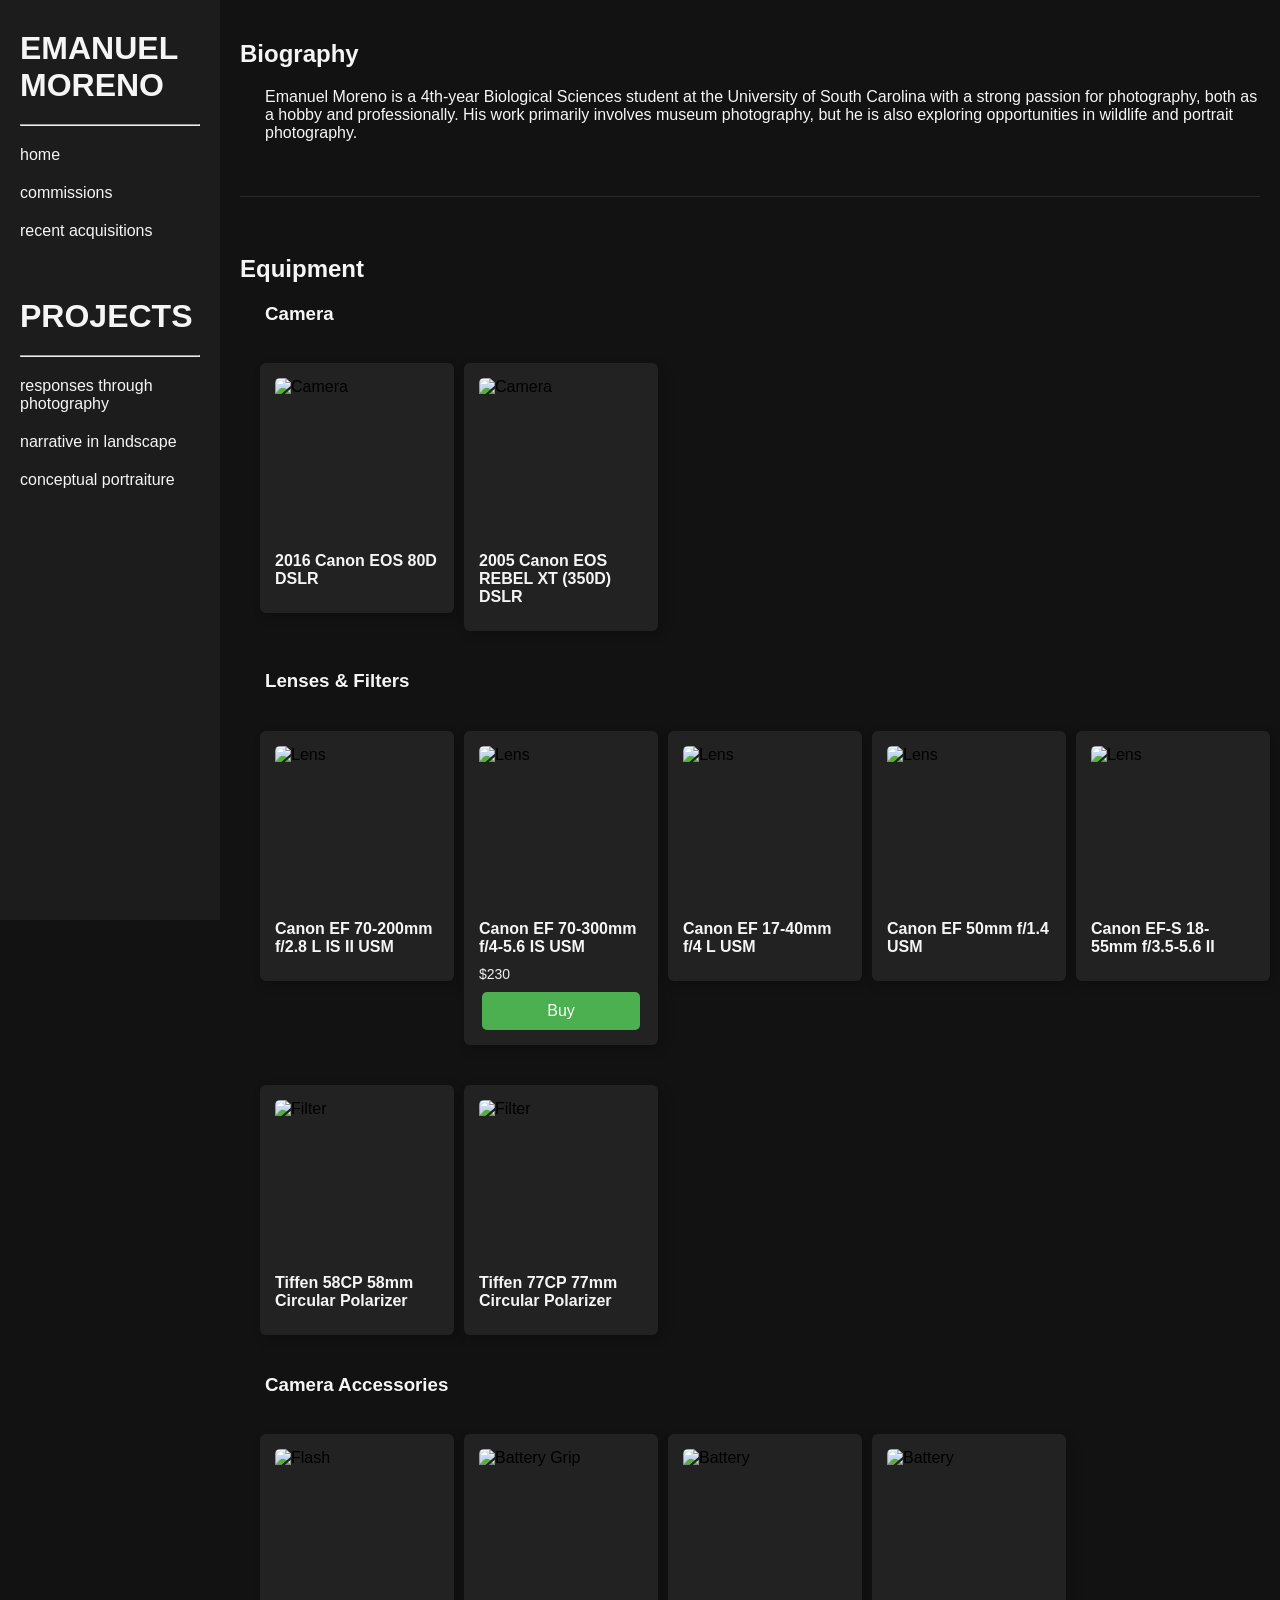
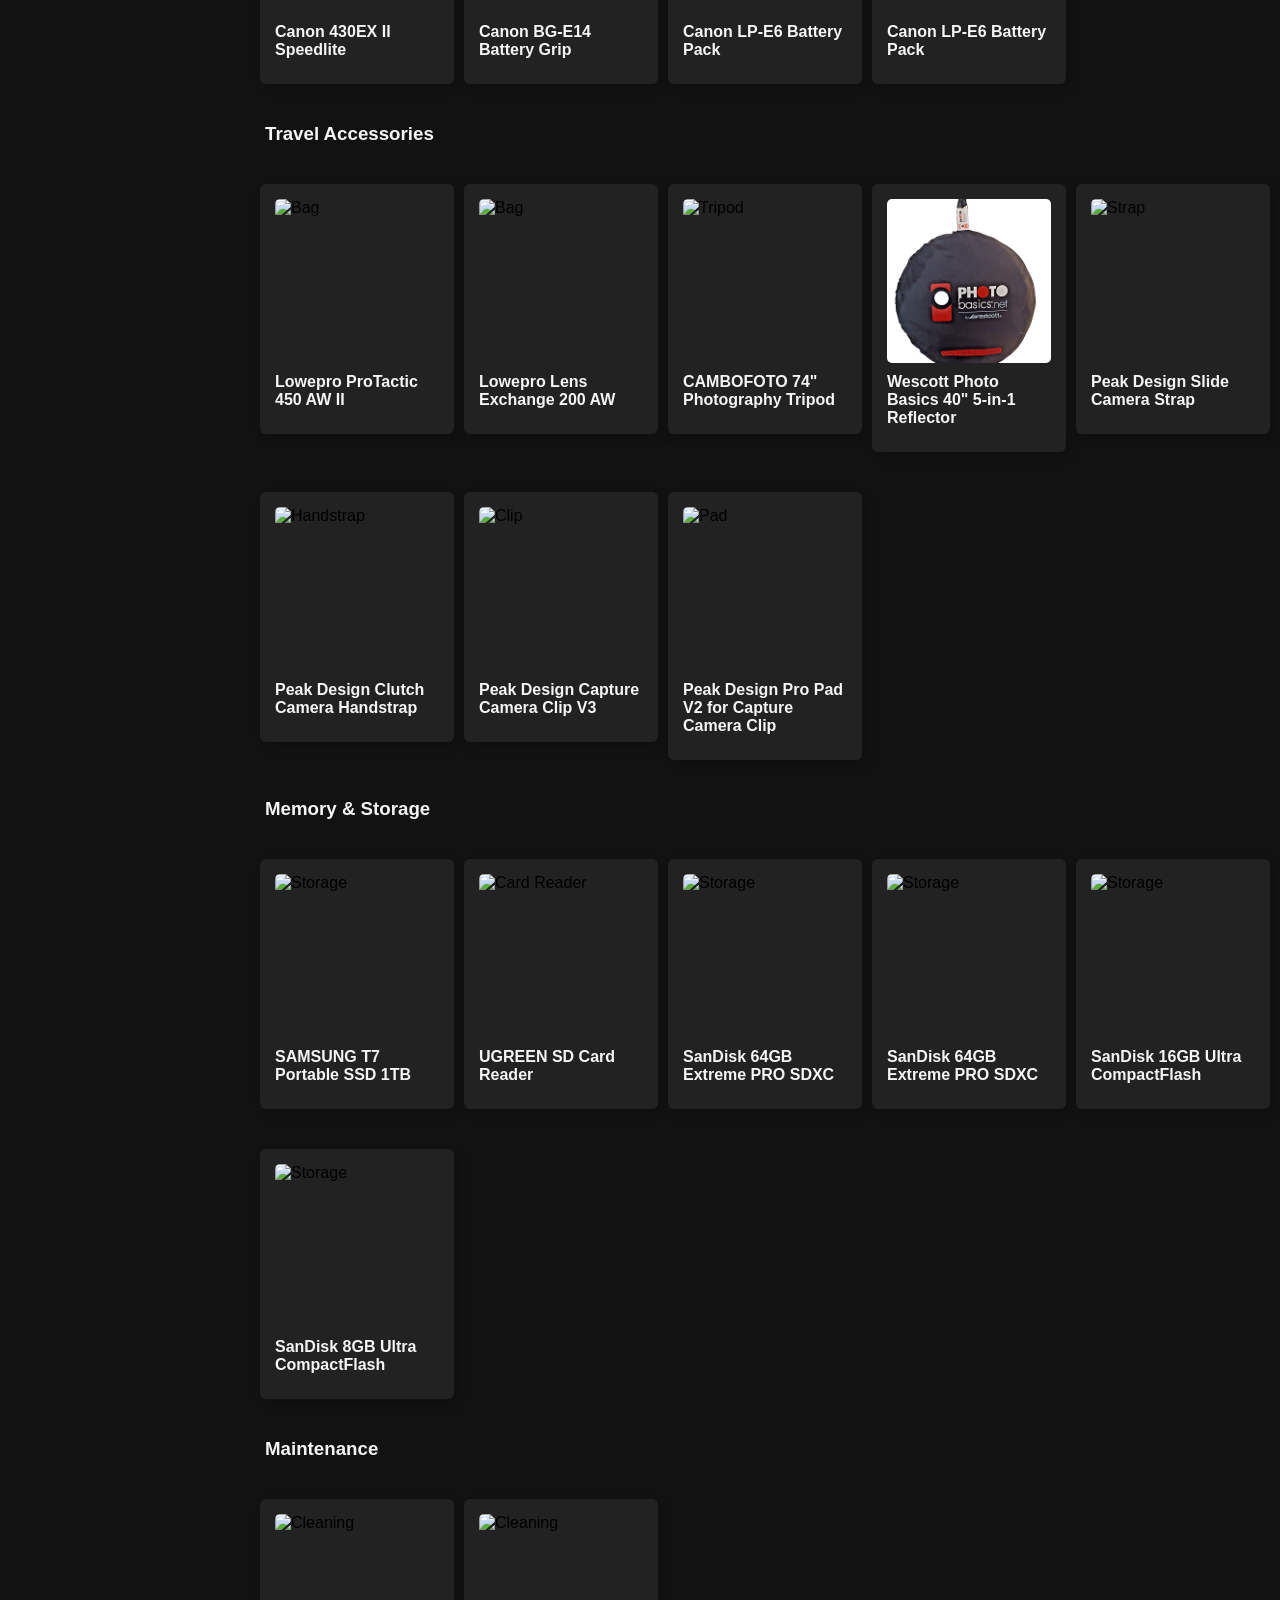
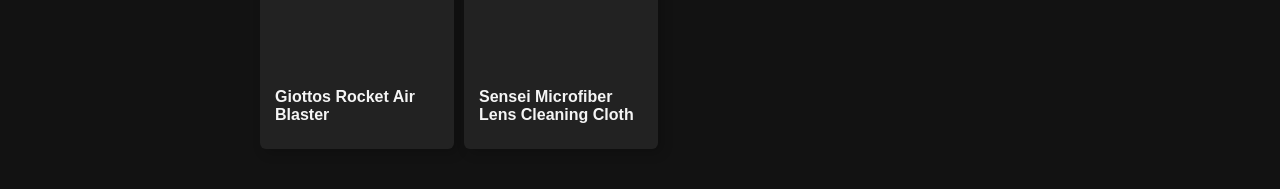
==== index.html @ 2eceed41 "index update" ====
<!DOCTYPE html>
<html lang="en">
<head>
    <meta charset="UTF-8">
    <meta name="viewport" content="width=device-width, initial-scale=1.0">
    <title>home | zekeography</title>
    <link rel="icon" type="image/png" href="images/icona.png">
    <link rel="stylesheet" href="styles.css">
</head>
<!--CODE BY EMANUEL ADRIAN MORENO-->
<body>
    <script src="scripts/toggleNav.js"></script>
    <button class="sidebar-toggle"></button>
    <div class="container">
        <nav id="sidebar" class="sidebar">
            <ul>
                <li class="sidebarname">EMANUEL MORENO</li>
                <hr>
                <li><a href="index.html">home</a></li>
                <li><a href="commissions.html">commissions</a></li>
                <li><a href="gallery.html">recent acquisitions</a></li>
                <br>
                <li class="sidebarname">PROJECTS</li>
                <hr>
                <li><a href="project1.html">responses through photography</a></li>
                <li><a href="project2.html">narrative in landscape</a></li>
                <li><a href="project3.html">conceptual portraiture</a></li>
            </ul>
        </nav>      

        <main class="content">
            <section id="home">
                <div>
                    <h1>Biography</h1>
                    <p class="ind">Emanuel Moreno is a 4th-year Biological Sciences student at the University of South Carolina with a strong passion for photography, both as a hobby and professionally. His work primarily involves museum photography, but he is also exploring opportunities in wildlife and portrait photography.</p>
                    <br><hr class="hr-style"><br>
                    <h2>Equipment</h2>
                    <div class="section">
                        <h3 class="ind">Camera</h3>

                        <div class="grid-container">
                            <div class="grid-item">
                                <img src="images/equipment/80d.png" alt="Camera">
                                <h4>2016 Canon EOS 80D DSLR</h4>
                            </div>
                            <div class="grid-item">
                                <img src="images/equipment/rebelxt.png" alt="Camera">
                                <h4>2005 Canon EOS REBEL XT (350D) DSLR</h4>
                            </div>
                        </div>
                        </div>
                        
                        <div class="section">
                            <h3 class="ind">Lenses & Filters</h3>
                            <div class="grid-container">
                                <div class="grid-item">
                                    <img src="images/equipment/70-200mm.png" alt="Lens">
                                    <h4>Canon EF 70-200mm f/2.8 L IS II USM</h4>
                                </div>
                                <div class="grid-item buy-container">
                                    <img src="images/equipment/70-300mm.png" alt="Lens">
                                    <h4>Canon EF 70-300mm f/4-5.6 IS USM</h4>
                                    <p class="price">$230</p>
                                    <a href="https://account.venmo.com/u/EdibleTwix" target="_blank" class="buy-button">Buy</a>
                                </div>
                                <div class="grid-item">
                                    <img src="images/equipment/17-40mm.png" alt="Lens">
                                    <h4>Canon EF 17-40mm f/4 L USM</h4>
                                </div>
                                <div class="grid-item">
                                    <img src="images/equipment/50mm.png" alt="Lens">
                                    <h4>Canon EF 50mm f/1.4 USM</h4>
                                </div>
                                <div class="grid-item">
                                    <img src="images/equipment/18-55mm.png" alt="Lens">
                                    <h4>Canon EF-S 18-55mm f/3.5-5.6 II</h4>
                                </div>
                                <div class="grid-item">
                                    <img src="images/equipment/tiffen_58mm_cpl.png" alt="Filter">
                                    <h4>Tiffen 58CP 58mm Circular Polarizer</h4>
                                </div>
                                <div class="grid-item">
                                    <img src="images/equipment/tiffen_77mm_cpl.png" alt="Filter">
                                    <h4>Tiffen 77CP 77mm Circular Polarizer</h4>
                                </div>
                            </div>
                        </div>
                        
                        <div class="section">
                            <h3 class="ind">Camera Accessories</h3>
                            <div class="grid-container">
                                <div class="grid-item">
                                    <img src="images/equipment/speedlite.png" alt="Flash">
                                    <h4>Canon 430EX II Speedlite</h4>
                                </div>
                                <div class="grid-item">
                                    <img src="images/equipment/battery_grip.png" alt="Battery Grip">
                                    <h4>Canon BG-E14 Battery Grip</h4>
                                </div>
                                <div class="grid-item">
                                    <img src="images/equipment/battery_pack.png" alt="Battery">
                                    <h4>Canon LP-E6 Battery Pack</h4>
                                </div>
                                <div class="grid-item">
                                    <img src="images/equipment/battery_pack.png" alt="Battery">
                                    <h4>Canon LP-E6 Battery Pack</h4>
                                </div>
                            </div>
                        </div>
                        
                        <div class="section">
                            <h3 class="ind">Travel Accessories</h3>
                            <div class="grid-container">
                                <div class="grid-item">
                                    <img src="images/equipment/lowepro_protactic.png" alt="Bag">
                                    <h4>Lowepro ProTactic 450 AW II</h4>
                                </div>
                                <div class="grid-item">
                                    <img src="images/equipment/lowepro_lens_exchange.png" alt="Bag">
                                    <h4>Lowepro Lens Exchange 200 AW</h4>
                                </div>
                                <div class="grid-item">
                                    <img src="images/equipment/tripod.png" alt="Tripod">
                                    <h4>CAMBOFOTO 74" Photography Tripod</h4>
                                </div>
                                <div class="grid-item">
                                    <img src="images/equipment/reflector.png" alt="Reflector">
                                    <h4>Wescott Photo Basics 40" 5-in-1 Reflector</h4>
                                </div>
                                <div class="grid-item">
                                    <img src="images/equipment/pd_slide.png" alt="Strap">
                                    <h4>Peak Design Slide Camera Strap</h4>
                                </div>
                                <div class="grid-item">
                                    <img src="images/equipment/pd_clutch.png" alt="Handstrap">
                                    <h4>Peak Design Clutch Camera Handstrap</h4>
                                </div>
                                <div class="grid-item">
                                    <img src="images/equipment/pd_clip.png" alt="Clip">
                                    <h4>Peak Design Capture Camera Clip V3</h4>
                                </div>
                                <div class="grid-item">
                                    <img src="images/equipment/pd_pad.png" alt="Pad">
                                    <h4>Peak Design Pro Pad V2 for Capture Camera Clip</h4>
                                </div>
                            </div>
                        </div>
                        
                        <div class="section">
                            <h3 class="ind">Memory & Storage</h3>
                            <div class="grid-container">
                                <div class="grid-item">
                                    <img src="images/equipment/samsung_t7.png" alt="Storage">
                                    <h4>SAMSUNG T7 Portable SSD 1TB</h4>
                                </div>
                                <div class="grid-item">
                                    <img src="images/equipment/ugreen_reader.png" alt="Card Reader">
                                    <h4>UGREEN SD Card Reader</h4>
                                </div>
                                <div class="grid-item">
                                    <img src="images/equipment/sandisk_64.png" alt="Storage">
                                    <h4>SanDisk 64GB Extreme PRO SDXC</h4>
                                </div>
                                <div class="grid-item">
                                    <img src="images/equipment/sandisk_64.png" alt="Storage">
                                    <h4>SanDisk 64GB Extreme PRO SDXC</h4>
                                </div>
                                <div class="grid-item">
                                    <img src="images/equipment/sandisk_16.png" alt="Storage">
                                    <h4>SanDisk 16GB Ultra CompactFlash</h4>
                                </div>
                                <div class="grid-item">
                                    <img src="images/equipment/sandisk_8.png" alt="Storage">
                                    <h4>SanDisk 8GB Ultra CompactFlash</h4>
                                </div>
                            </div>
                        </div>
                        
                        <div class="section">
                            <h3 class="ind">Maintenance</h3>
                            <div class="grid-container">
                                <div class="grid-item">
                                    <img src="images/equipment/giottos_rocket.png" alt="Cleaning">
                                    <h4>Giottos Rocket Air Blaster</h4>
                                </div>
                                <div class="grid-item">
                                    <img src="images/equipment/sensei_microfiber.png" alt="Cleaning">
                                    <h4>Sensei Microfiber Lens Cleaning Cloth</h4>
                                </div>
                            </div>
                        </div>
                        

                </div>
            </section>
        </main>
    </div>
    <div id="footer"></div>
    <script src="scripts/loadFooter.js"></script>
</body>
</html>
---- styles.css ----
/* GENERAL */
body {
    margin: 0;
    font-family: Arial, sans-serif;
    background-color: #121212 ;
}

.container {
    display: flex;
}

.sidebar {
    width: 200px;
    background-color: #1C1C1C ;
    padding: 10px;
    position: fixed;
    height: 100%;
    left: 0;
    transition: left 0.3s ease;
}

.sidebar ul {
    list-style-type: none;
    padding: 0;
    margin-left: 10px;
    margin-right: 10px;
}

.sidebar ul li {
    margin: 20px 0;
}

.sidebar ul li a {
    color: #F5F5F5 ;
    text-decoration: none;
}

.sidebarname {
    color: #F5F5F5 ;
    text-decoration: none;
    font-size: 24pt;
    font-weight: bold;
}

.sidebar ul li a:hover {
    text-decoration: underline;
}

.sidebar.closed {
    left: -220px;
}

.sidebar-toggle {
    display: none;
    width: 30px;
    height: 60px;
    font-size: 16px;
    background-color: #333;
    color: #F5F5F5 ;
    border: none;
    cursor: pointer;
    position: fixed;
    top: 50%;
    transform: translateY(-50%);
    z-index: 1000;
    transition: left 0.3s ease;
}

.content {
    padding: 20px;
    width: 100%;
    margin-left: 220px;
}

.ind {
    margin-left: 25px;
}

p, h1, h2, h3, footer, label {
    color: #F5F5F5 ;
}

.hr-style {
    border: none;
    height: 1px;
    background-color: #2B2B2B;
    margin: 20px 0;
}

/* INDEX */
h4 {
    color: #F5F5F5 ;
    margin-top: 10px;
    margin-bottom: 10px;
}
.grid-container {
    display: grid;
    grid-template-columns: repeat(auto-fill, minmax(150px, 1fr));
    gap: 40px;
    padding: 20px;
    max-width: 100%;
    margin: 0;
    justify-content: start;
}

.grid-item {
    background: #222;
    width: 100%;
    aspect-ratio: 1 / 1;
    padding: 15px;
    border-radius: 6px;
    box-shadow: 4px 4px 12px rgba(0, 0, 0, 0.2);
    display: flex;
    flex-direction: column;
    align-items: start;
    justify-content: space-between;
    transition: transform 0.2s ease-in-out, box-shadow 0.2s ease-in-out;
    box-sizing: content-box;
}

.grid-item:hover {
    box-shadow: 6px 6px 15px rgba(0, 0, 0, 0.3);
}

.grid-item img {
    width: 100%;
    height: 100%;
    aspect-ratio: 1 / 1;
    object-fit: cover;
    border-radius: 5px;
}

.grid-item p {
    color: #f0f0f0;
    font-size: 14px;
    font-weight: 500;
    margin: 0;
    text-align: left;
}

.buy-button {
    background-color: #4CAF50;
    color: white;
    padding: 10px 40%;
    text-decoration: none;
    text-align: center;
    margin-top: 10px;
    border-radius: 5px;
    align-self: center;
}
.buy-button:hover {
    background-color: #378139;
}

/* GALLERY */
.gallery {
    display: flex;
    flex-wrap: wrap;
    justify-content: space-between;
}

.gallery-item {
    width: 48%;
    margin: 1% 0;
    display: flex;
    flex-direction: column;
    align-items: center;
}

.gallery-item img {
    width: 100%;
    height: 100%;
    max-height: 100%;
    object-fit: contain;
    cursor: pointer;
    transition: filter 0.3s ease;
}

.gallery-item img:hover {
    filter: brightness(70%);
}

.gallery-item p {
    display: none;
    margin-top: 10px;
    text-align: center;
    color: #F5F5F5 ;
}

.modal {
    display: none;
    position: fixed;
    top: 0;
    left: 0;
    width: 100%;
    height: 100%;
    background: rgba(0, 0, 0, 0.8);
    z-index: 1000;
    justify-content: center;
    align-items: center;
    opacity: 0;
    transition: opacity 0.3s ease;
}

.modal.active {
    display: flex;
    opacity: 1;
}

.modal img {
    max-width: 80%;
    max-height: 80%;
    object-fit: contain;
    z-index: 1;
    transition: transform 0.5s ease; 
}

.rotate-90 {
    transform: rotate(90deg);
}

.rotate-180 {
    transform: rotate(180deg);
}

.rotate-270 {
    transform: rotate(270deg);
}

.rotate-360 {
    transform: rotate(360deg);
}

.modal-controls {
    text-align: center;
    z-index: 10;
    position: fixed;
    bottom: 75px;
    left: 50%;
    transform: translateX(-50%);
}

.modal-controls button {
    background-color: #333;
    color: #F5F5F5;
    border: none;
    padding: 10px;
    margin: 5px;
    cursor: pointer;
    font-size: 16px;
}

.modal-controls button:hover {
    background-color: #555;
}

.blurred {
    filter: blur(5px);
}

.close {
    position: absolute;
    top: 20px;
    right: 30px;
    color: #F5F5F5;
    font-size: 40px;
    cursor: pointer;
    z-index: 10;
}

/* FOOTER */
footer {
    padding: 20px;
    margin-left: 220px;
    box-sizing: border-box;
    display: block;
    text-align: center;
}

.social-icons {
    width: calc(100%-220px);
    display: flex;
    justify-content: center;
    gap: 20px;
}

/* Mobile View */
@media (max-width: 800px) {
    .sidebar {
        left: -220px;
    }

    .sidebar.open {
        left: 0;
    }

    .sidebar-toggle {
        display: block;
        left: 0;
    }

    .content {
        padding: 20px;
        margin-left: 0;
    }

    footer {
        margin-left: 0px;
    }
}

/* Image rotation handling for modal */
@media (max-width: 600px) {
    .modal-content {
        max-width: 100%;
        max-height: 100%;
    }

    .modal-controls button {
        font-size: 14px;
        padding: 8px;
    }
}
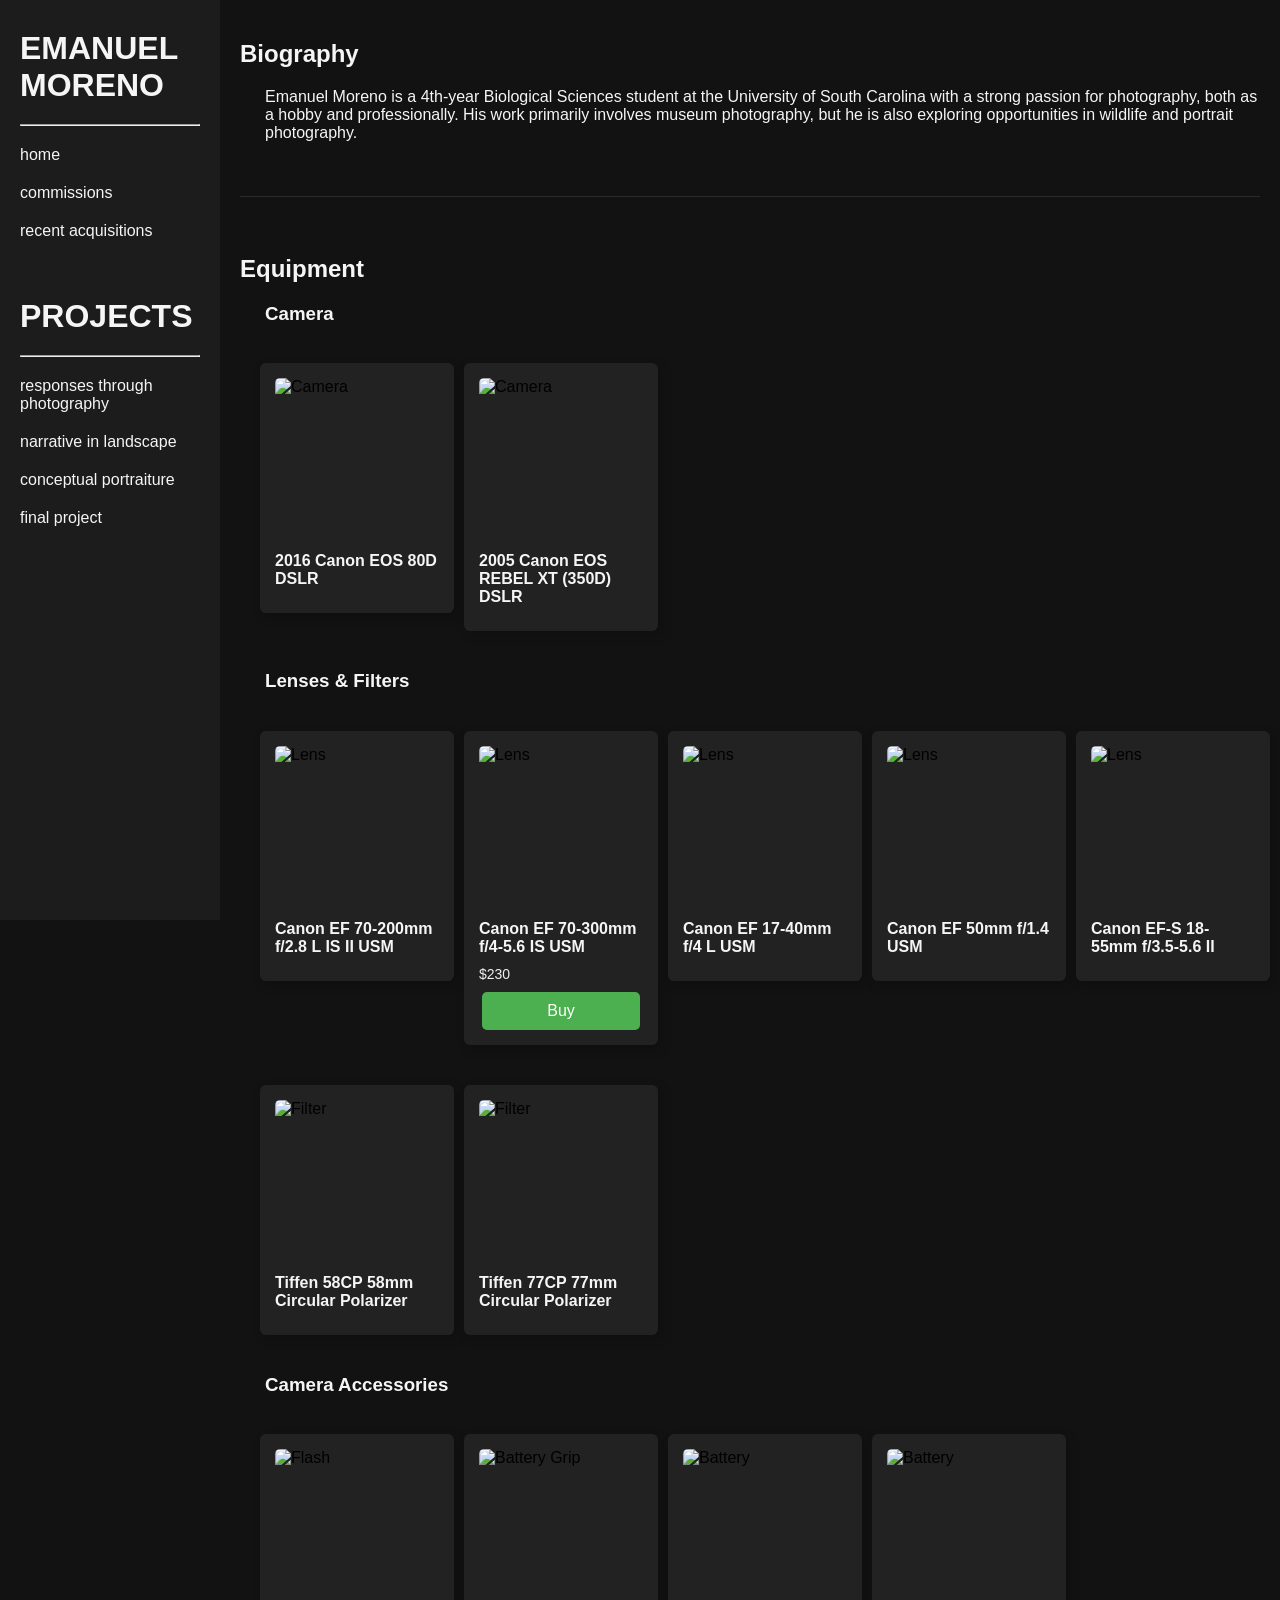
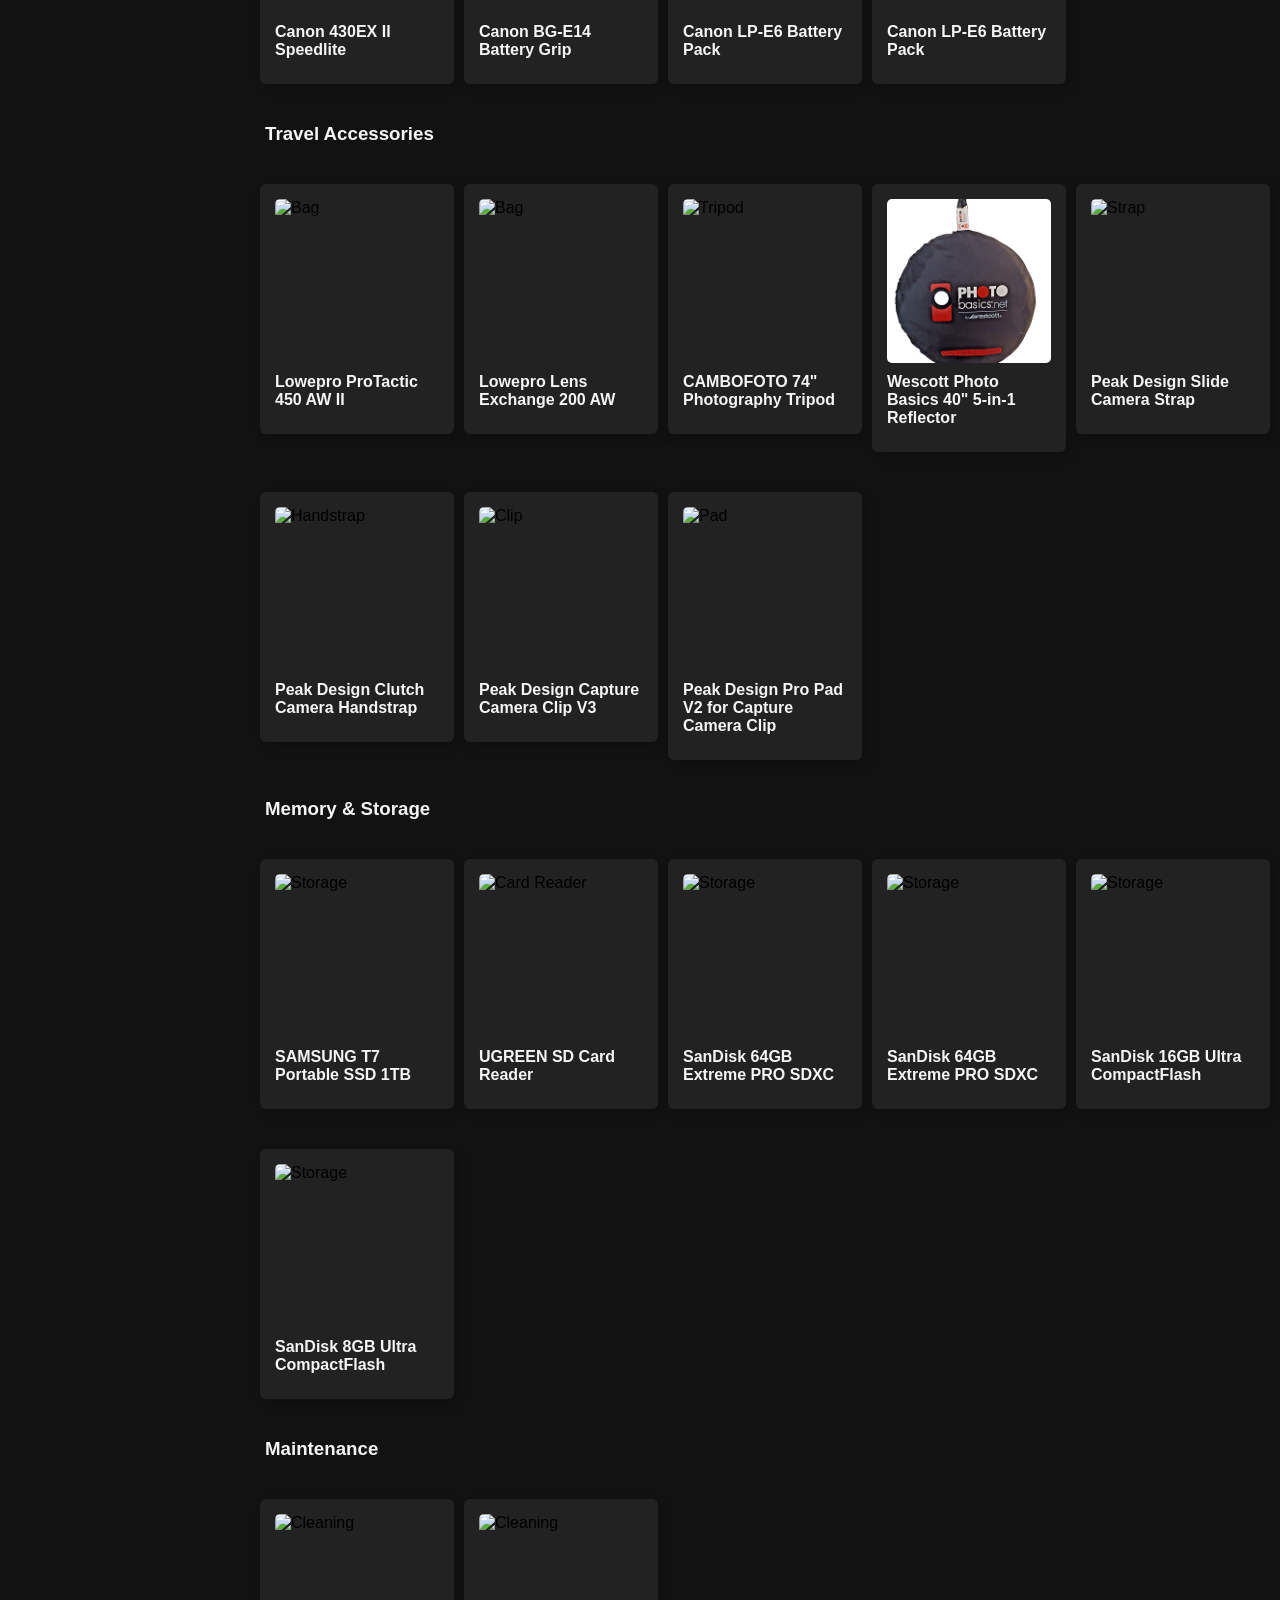
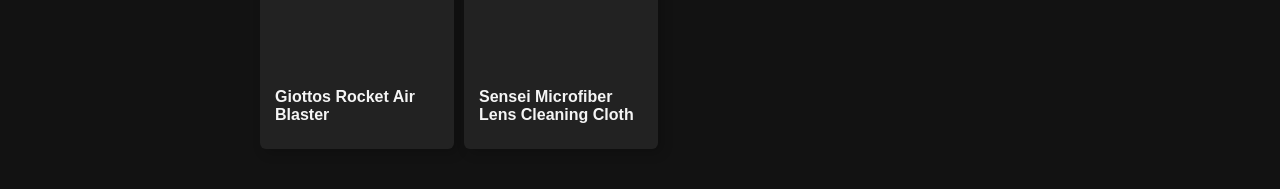
==== commit e3ee7299: "projectfinal.html" ====
--- a/index.html
+++ b/index.html
@@ -25,6 +25,7 @@
                 <li><a href="project1.html">responses through photography</a></li>
                 <li><a href="project2.html">narrative in landscape</a></li>
                 <li><a href="project3.html">conceptual portraiture</a></li>
+                <li><a href="projectfinal.html">final project</a></li>
             </ul>
         </nav>      
 
@@ -189,7 +190,6 @@
                                 </div>
                             </div>
                         </div>
-                        
 
                 </div>
             </section>
--- a/styles.css
+++ b/styles.css
@@ -78,6 +78,10 @@
 
 p, h1, h2, h3, footer, label {
     color: #F5F5F5 ;
+}
+
+a:hover {
+    text-decoration: none;
 }
 
 .hr-style {
@@ -156,12 +160,15 @@
 .gallery {
     display: flex;
     flex-wrap: wrap;
-    justify-content: space-between;
+    justify-content: center;
+    gap: 20px;
+    margin: auto;
 }
 
 .gallery-item {
     width: 48%;
-    margin: 1% 0;
+    margin: 1%, 0;
+    aspect-ratio: 1 / 1;
     display: flex;
     flex-direction: column;
     align-items: center;
@@ -178,13 +185,6 @@
 
 .gallery-item img:hover {
     filter: brightness(70%);
-}
-
-.gallery-item p {
-    display: none;
-    margin-top: 10px;
-    text-align: center;
-    color: #F5F5F5 ;
 }
 
 .modal {
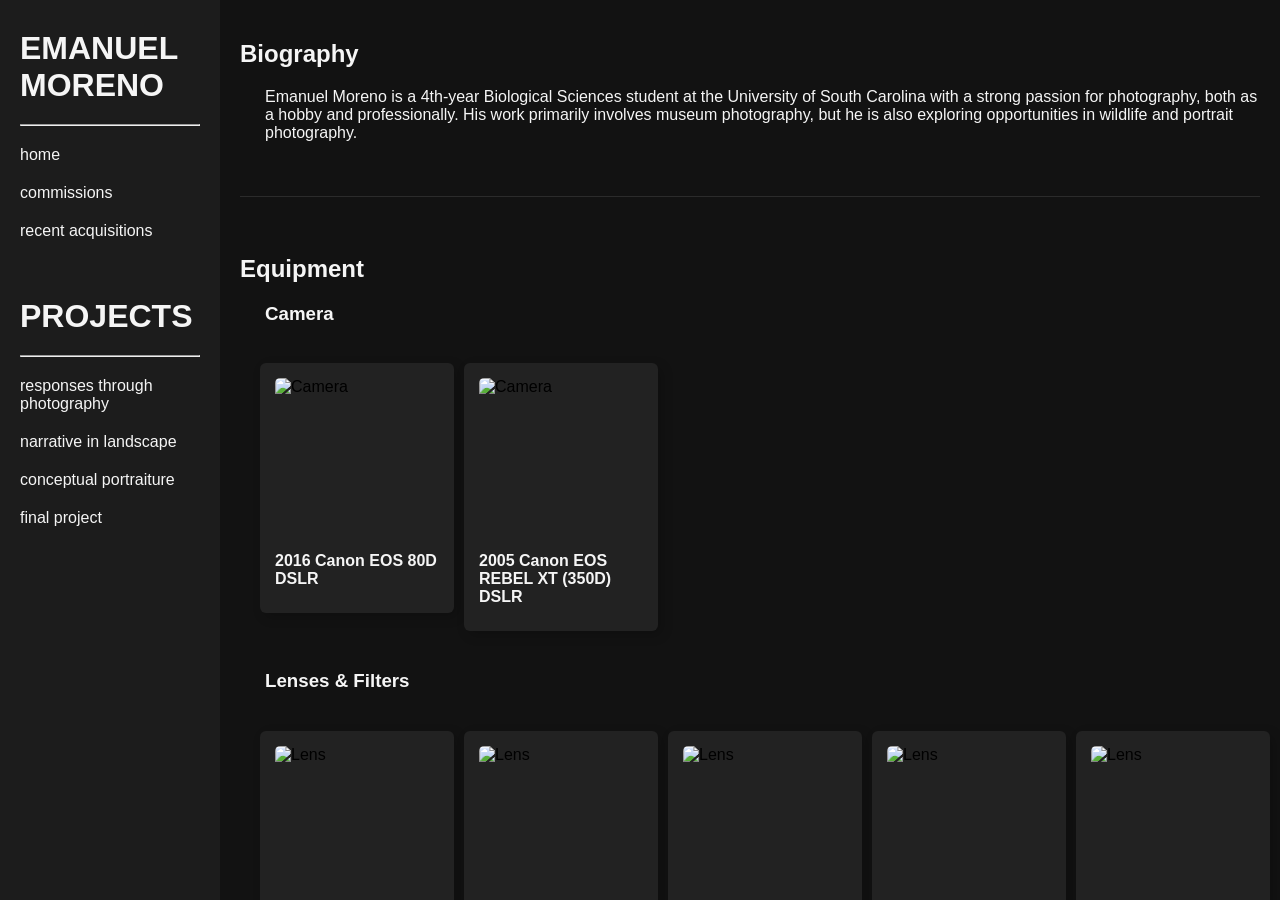
==== commit d6e3582c: "home.html" ====
--- a/index.html
+++ b/index.html
@@ -1,16 +1,11 @@
 <!DOCTYPE html>
 <html lang="en">
 <head>
-    <meta charset="UTF-8">
-    <meta name="viewport" content="width=device-width, initial-scale=1.0">
-    <title>home | zekeography</title>
-    <link rel="icon" type="image/png" href="images/icona.png">
+    <meta http-equiv="refresh" content="0; url=home.html">
+    <title>Redirecting...</title>
     <link rel="stylesheet" href="styles.css">
 </head>
-<!--CODE BY EMANUEL ADRIAN MORENO-->
-<body>
-    <script src="scripts/toggleNav.js"></script>
-    <button class="sidebar-toggle"></button>
+<body style="background-color: #121212;">
     <div class="container">
         <nav id="sidebar" class="sidebar">
             <ul>
@@ -32,170 +27,11 @@
         <main class="content">
             <section id="home">
                 <div>
-                    <h1>Biography</h1>
-                    <p class="ind">Emanuel Moreno is a 4th-year Biological Sciences student at the University of South Carolina with a strong passion for photography, both as a hobby and professionally. His work primarily involves museum photography, but he is also exploring opportunities in wildlife and portrait photography.</p>
-                    <br><hr class="hr-style"><br>
-                    <h2>Equipment</h2>
-                    <div class="section">
-                        <h3 class="ind">Camera</h3>
-
-                        <div class="grid-container">
-                            <div class="grid-item">
-                                <img src="images/equipment/80d.png" alt="Camera">
-                                <h4>2016 Canon EOS 80D DSLR</h4>
-                            </div>
-                            <div class="grid-item">
-                                <img src="images/equipment/rebelxt.png" alt="Camera">
-                                <h4>2005 Canon EOS REBEL XT (350D) DSLR</h4>
-                            </div>
-                        </div>
-                        </div>
-                        
-                        <div class="section">
-                            <h3 class="ind">Lenses & Filters</h3>
-                            <div class="grid-container">
-                                <div class="grid-item">
-                                    <img src="images/equipment/70-200mm.png" alt="Lens">
-                                    <h4>Canon EF 70-200mm f/2.8 L IS II USM</h4>
-                                </div>
-                                <div class="grid-item buy-container">
-                                    <img src="images/equipment/70-300mm.png" alt="Lens">
-                                    <h4>Canon EF 70-300mm f/4-5.6 IS USM</h4>
-                                    <p class="price">$230</p>
-                                    <a href="https://account.venmo.com/u/EdibleTwix" target="_blank" class="buy-button">Buy</a>
-                                </div>
-                                <div class="grid-item">
-                                    <img src="images/equipment/17-40mm.png" alt="Lens">
-                                    <h4>Canon EF 17-40mm f/4 L USM</h4>
-                                </div>
-                                <div class="grid-item">
-                                    <img src="images/equipment/50mm.png" alt="Lens">
-                                    <h4>Canon EF 50mm f/1.4 USM</h4>
-                                </div>
-                                <div class="grid-item">
-                                    <img src="images/equipment/18-55mm.png" alt="Lens">
-                                    <h4>Canon EF-S 18-55mm f/3.5-5.6 II</h4>
-                                </div>
-                                <div class="grid-item">
-                                    <img src="images/equipment/tiffen_58mm_cpl.png" alt="Filter">
-                                    <h4>Tiffen 58CP 58mm Circular Polarizer</h4>
-                                </div>
-                                <div class="grid-item">
-                                    <img src="images/equipment/tiffen_77mm_cpl.png" alt="Filter">
-                                    <h4>Tiffen 77CP 77mm Circular Polarizer</h4>
-                                </div>
-                            </div>
-                        </div>
-                        
-                        <div class="section">
-                            <h3 class="ind">Camera Accessories</h3>
-                            <div class="grid-container">
-                                <div class="grid-item">
-                                    <img src="images/equipment/speedlite.png" alt="Flash">
-                                    <h4>Canon 430EX II Speedlite</h4>
-                                </div>
-                                <div class="grid-item">
-                                    <img src="images/equipment/battery_grip.png" alt="Battery Grip">
-                                    <h4>Canon BG-E14 Battery Grip</h4>
-                                </div>
-                                <div class="grid-item">
-                                    <img src="images/equipment/battery_pack.png" alt="Battery">
-                                    <h4>Canon LP-E6 Battery Pack</h4>
-                                </div>
-                                <div class="grid-item">
-                                    <img src="images/equipment/battery_pack.png" alt="Battery">
-                                    <h4>Canon LP-E6 Battery Pack</h4>
-                                </div>
-                            </div>
-                        </div>
-                        
-                        <div class="section">
-                            <h3 class="ind">Travel Accessories</h3>
-                            <div class="grid-container">
-                                <div class="grid-item">
-                                    <img src="images/equipment/lowepro_protactic.png" alt="Bag">
-                                    <h4>Lowepro ProTactic 450 AW II</h4>
-                                </div>
-                                <div class="grid-item">
-                                    <img src="images/equipment/lowepro_lens_exchange.png" alt="Bag">
-                                    <h4>Lowepro Lens Exchange 200 AW</h4>
-                                </div>
-                                <div class="grid-item">
-                                    <img src="images/equipment/tripod.png" alt="Tripod">
-                                    <h4>CAMBOFOTO 74" Photography Tripod</h4>
-                                </div>
-                                <div class="grid-item">
-                                    <img src="images/equipment/reflector.png" alt="Reflector">
-                                    <h4>Wescott Photo Basics 40" 5-in-1 Reflector</h4>
-                                </div>
-                                <div class="grid-item">
-                                    <img src="images/equipment/pd_slide.png" alt="Strap">
-                                    <h4>Peak Design Slide Camera Strap</h4>
-                                </div>
-                                <div class="grid-item">
-                                    <img src="images/equipment/pd_clutch.png" alt="Handstrap">
-                                    <h4>Peak Design Clutch Camera Handstrap</h4>
-                                </div>
-                                <div class="grid-item">
-                                    <img src="images/equipment/pd_clip.png" alt="Clip">
-                                    <h4>Peak Design Capture Camera Clip V3</h4>
-                                </div>
-                                <div class="grid-item">
-                                    <img src="images/equipment/pd_pad.png" alt="Pad">
-                                    <h4>Peak Design Pro Pad V2 for Capture Camera Clip</h4>
-                                </div>
-                            </div>
-                        </div>
-                        
-                        <div class="section">
-                            <h3 class="ind">Memory & Storage</h3>
-                            <div class="grid-container">
-                                <div class="grid-item">
-                                    <img src="images/equipment/samsung_t7.png" alt="Storage">
-                                    <h4>SAMSUNG T7 Portable SSD 1TB</h4>
-                                </div>
-                                <div class="grid-item">
-                                    <img src="images/equipment/ugreen_reader.png" alt="Card Reader">
-                                    <h4>UGREEN SD Card Reader</h4>
-                                </div>
-                                <div class="grid-item">
-                                    <img src="images/equipment/sandisk_64.png" alt="Storage">
-                                    <h4>SanDisk 64GB Extreme PRO SDXC</h4>
-                                </div>
-                                <div class="grid-item">
-                                    <img src="images/equipment/sandisk_64.png" alt="Storage">
-                                    <h4>SanDisk 64GB Extreme PRO SDXC</h4>
-                                </div>
-                                <div class="grid-item">
-                                    <img src="images/equipment/sandisk_16.png" alt="Storage">
-                                    <h4>SanDisk 16GB Ultra CompactFlash</h4>
-                                </div>
-                                <div class="grid-item">
-                                    <img src="images/equipment/sandisk_8.png" alt="Storage">
-                                    <h4>SanDisk 8GB Ultra CompactFlash</h4>
-                                </div>
-                            </div>
-                        </div>
-                        
-                        <div class="section">
-                            <h3 class="ind">Maintenance</h3>
-                            <div class="grid-container">
-                                <div class="grid-item">
-                                    <img src="images/equipment/giottos_rocket.png" alt="Cleaning">
-                                    <h4>Giottos Rocket Air Blaster</h4>
-                                </div>
-                                <div class="grid-item">
-                                    <img src="images/equipment/sensei_microfiber.png" alt="Cleaning">
-                                    <h4>Sensei Microfiber Lens Cleaning Cloth</h4>
-                                </div>
-                            </div>
-                        </div>
-
+                    <h1>Redirecting...</h1>
+                    <p class="ind">If you are not redirected automatically, follow this <a href="home.html" style="text-decoration: none;">link</a> to be redirected.</p>
                 </div>
             </section>
         </main>
     </div>
-    <div id="footer"></div>
-    <script src="scripts/loadFooter.js"></script>
 </body>
 </html>
--- a/styles.css
+++ b/styles.css
@@ -17,6 +17,7 @@
     height: 100%;
     left: 0;
     transition: left 0.3s ease;
+    z-index: 1000;
 }
 
 .sidebar ul {
@@ -167,7 +168,7 @@
 
 .gallery-item {
     width: 48%;
-    margin: 1%, 0;
+    margin: 1% 0;
     aspect-ratio: 1 / 1;
     display: flex;
     flex-direction: column;
@@ -307,6 +308,10 @@
     footer {
         margin-left: 0px;
     }
+    
+    .gallery-item {
+        width: 44%;
+    }
 }
 
 /* Image rotation handling for modal */
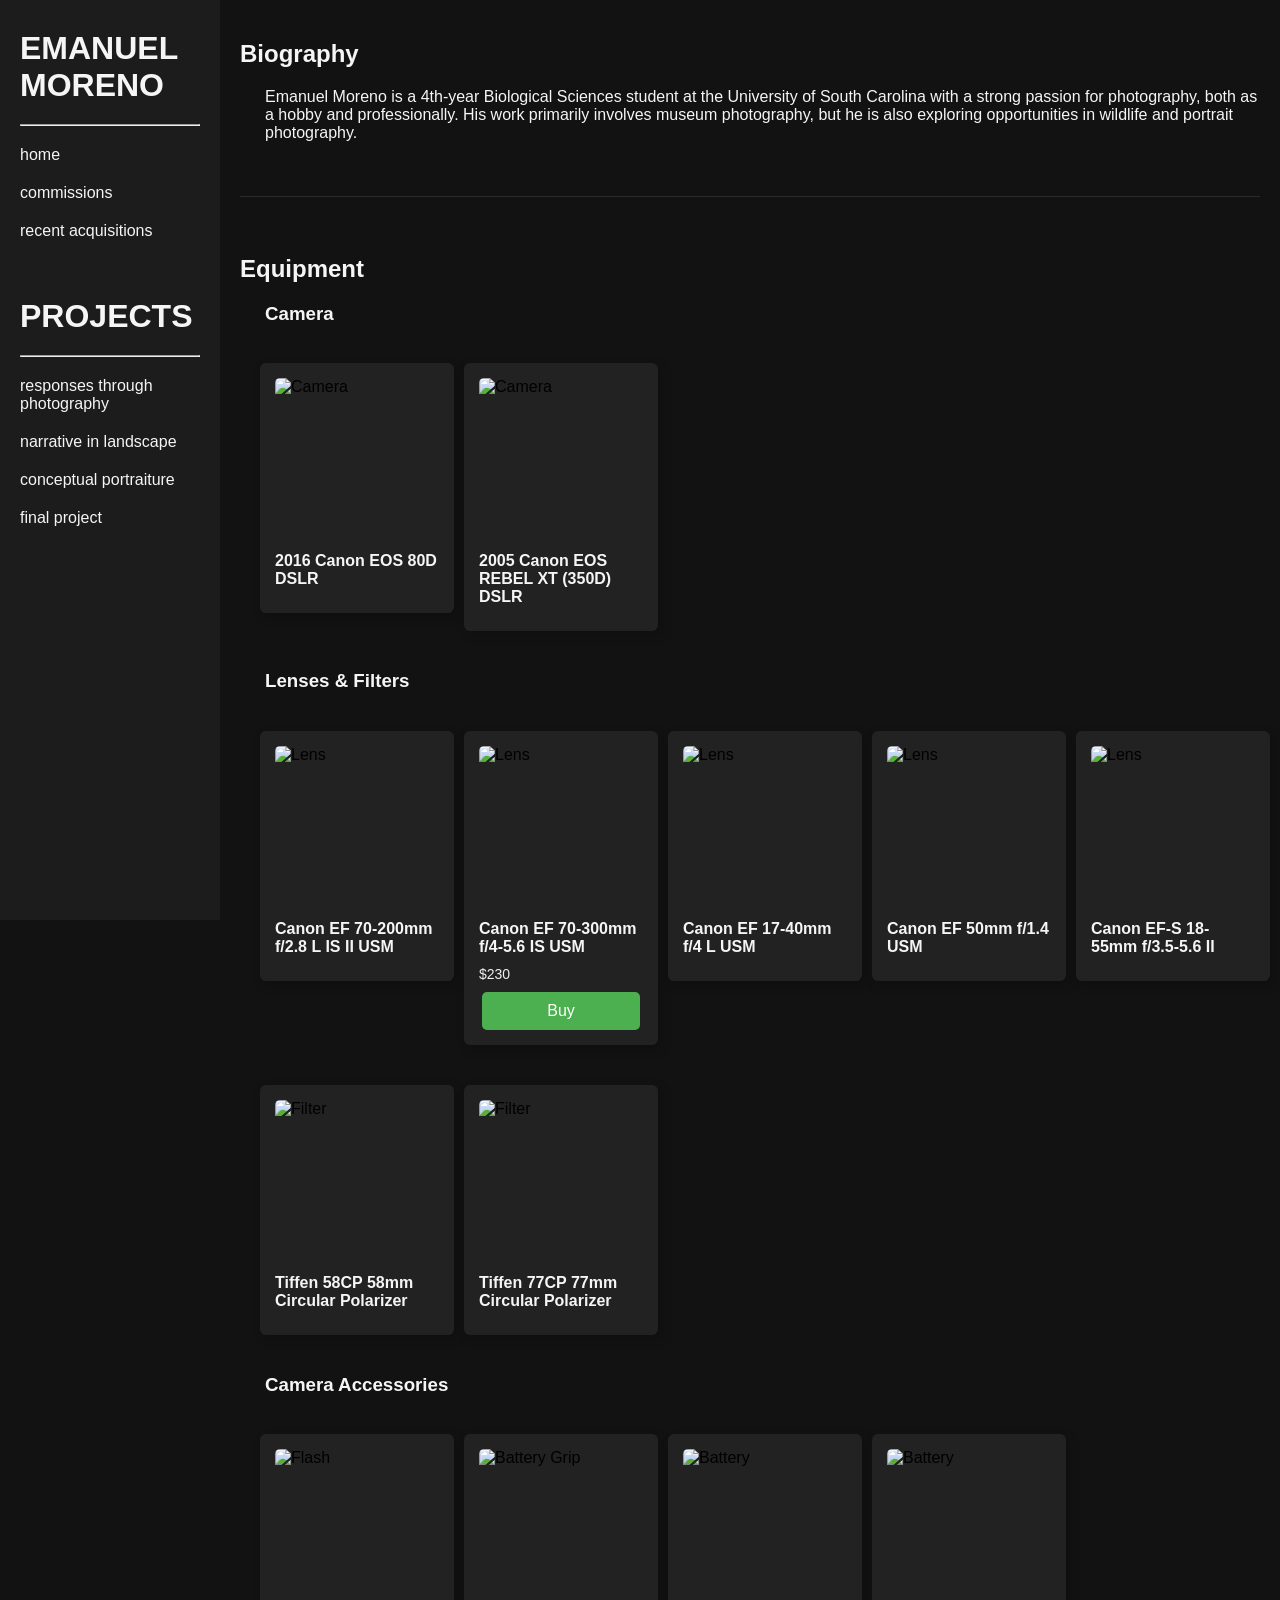
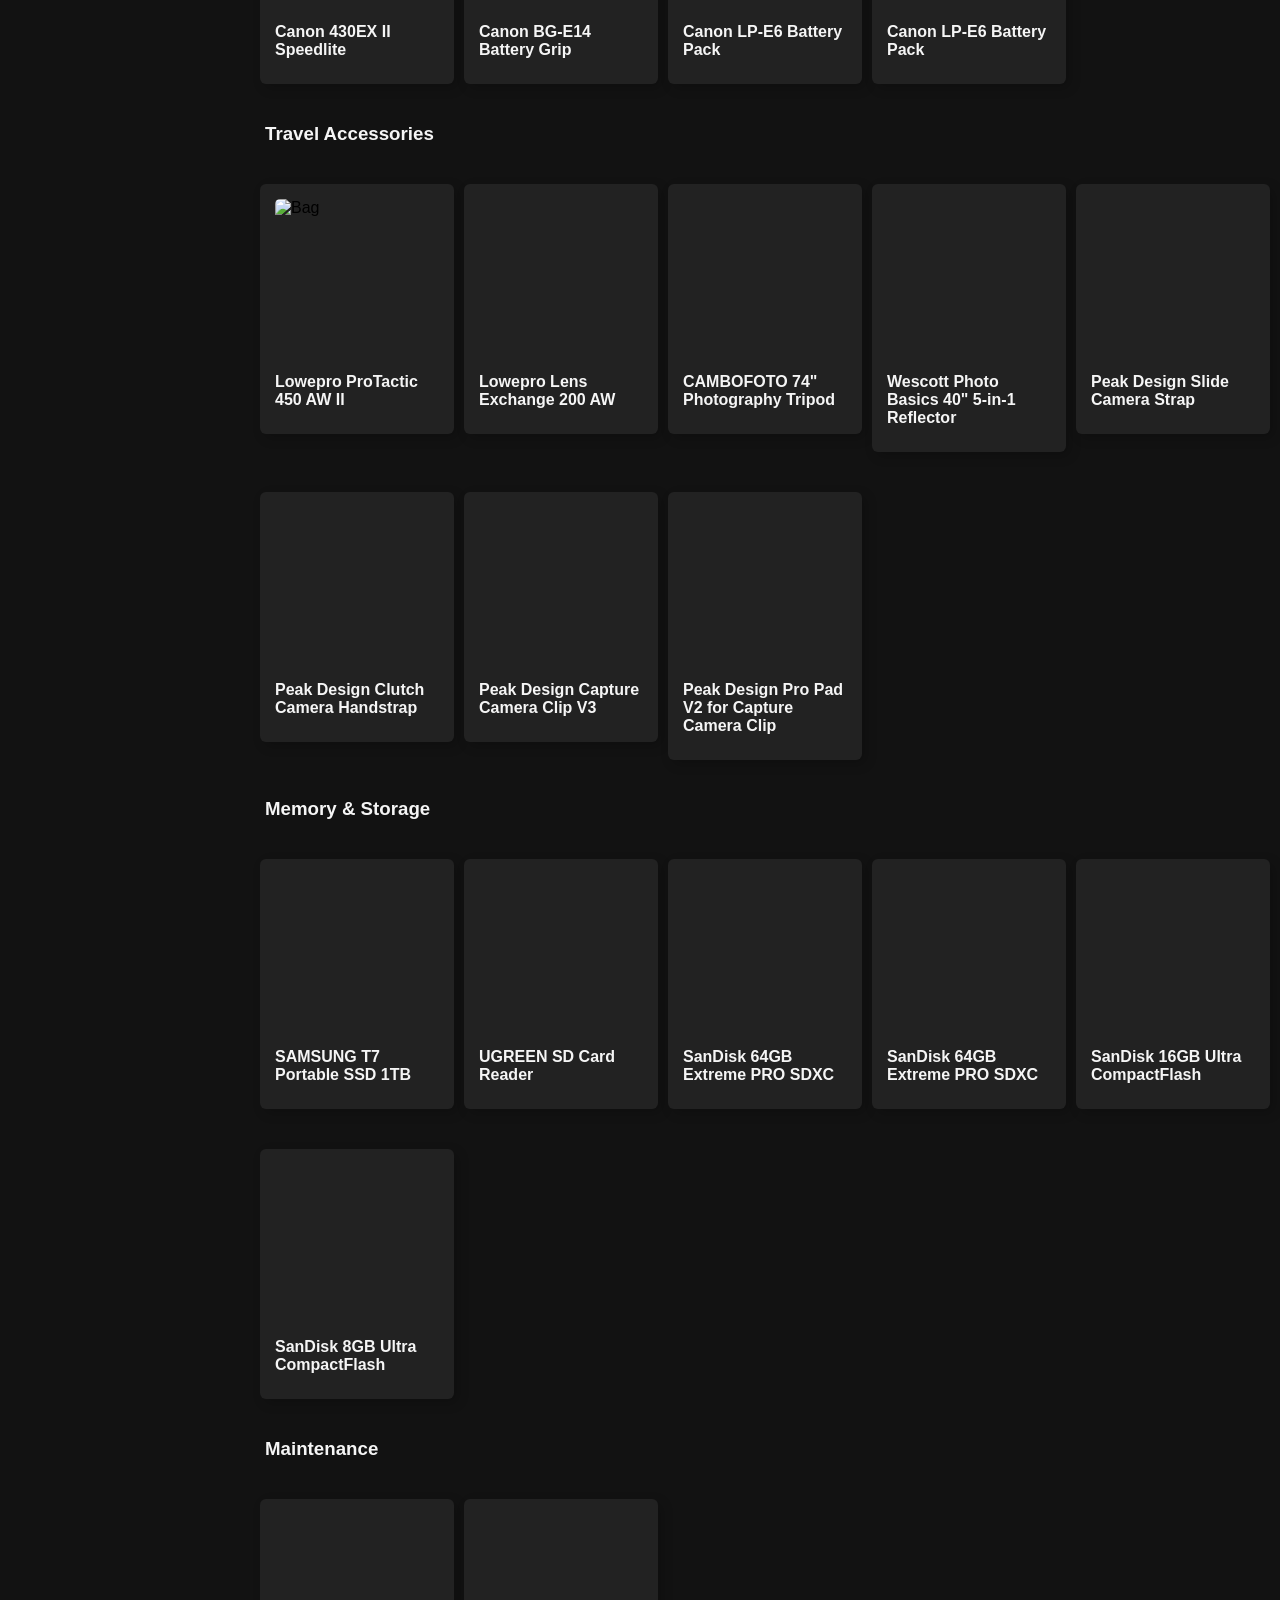
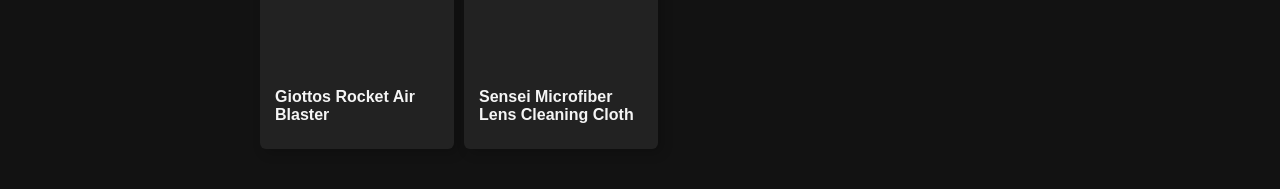
==== commit a21082f6: "redesign" ====
--- a/index.html
+++ b/index.html
@@ -3,7 +3,7 @@
 <head>
     <meta http-equiv="refresh" content="0; url=home.html">
     <title>Redirecting...</title>
-    <link rel="stylesheet" href="styles.css">
+    <link rel="stylesheet" href="css/styles.css">
 </head>
 <body style="background-color: #121212;">
     <div class="container">
@@ -11,7 +11,7 @@
             <ul>
                 <li class="sidebarname">EMANUEL MORENO</li>
                 <hr>
-                <li><a href="index.html">home</a></li>
+                <li><a href="about.html">about</a></li>
                 <li><a href="commissions.html">commissions</a></li>
                 <li><a href="gallery.html">recent acquisitions</a></li>
                 <br>
--- a/css/styles.css
+++ b/css/styles.css
@@ -0,0 +1,335 @@
+/* GENERAL */
+@font-face {
+    font-family: 'Bebas Neue';
+    src: url('../fonts/BebasNeue-Regular.ttf') format('truetype');
+    font-weight: normal;
+    font-style: normal;
+}
+
+body {
+    margin: 0;
+    font-family: 'Bebas Neue', sans-serif;
+    background-color: #121212 ;
+}
+
+.container {
+    display: flex;
+}
+
+.sidebar {
+    width: 200px;
+    background-color: #1C1C1C ;
+    padding: 10px;
+    position: fixed;
+    height: 100%;
+    left: 0;
+    transition: left 0.3s ease;
+    z-index: 1000;
+}
+
+.sidebar ul {
+    list-style-type: none;
+    padding: 0;
+    margin-left: 10px;
+    margin-right: 10px;
+}
+
+.sidebar ul li {
+    margin: 20px 0;
+}
+
+.sidebar ul li a {
+    color: #F5F5F5 ;
+    text-decoration: none;
+}
+
+.sidebarname {
+    color: #F5F5F5 ;
+    text-decoration: none;
+    font-size: 24pt;
+    font-weight: bold;
+}
+
+.sidebar ul li a:hover {
+    text-decoration: underline;
+}
+
+.sidebar.closed {
+    left: -220px;
+}
+
+.sidebar-toggle {
+    display: none;
+    width: 30px;
+    height: 60px;
+    font-size: 16px;
+    background-color: #333;
+    color: #F5F5F5 ;
+    border: none;
+    cursor: pointer;
+    position: fixed;
+    top: 50%;
+    transform: translateY(-50%);
+    z-index: 1000;
+    transition: left 0.3s ease;
+}
+
+.content {
+    padding: 20px;
+    width: 100%;
+    margin-left: 220px;
+}
+
+.ind {
+    margin-left: 25px;
+}
+
+p, h1, h2, h3, footer, label {
+    color: #F5F5F5 ;
+}
+
+a:hover {
+    text-decoration: none;
+}
+
+.hr-style {
+    border: none;
+    height: 1px;
+    background-color: #2B2B2B;
+    margin: 20px 0;
+}
+
+/* HOME */
+h4 {
+    color: #F5F5F5 ;
+    margin-top: 10px;
+    margin-bottom: 10px;
+}
+.grid-container {
+    display: grid;
+    grid-template-columns: repeat(auto-fill, minmax(150px, 1fr));
+    gap: 40px;
+    padding: 20px;
+    max-width: 100%;
+    margin: 0;
+    justify-content: start;
+}
+
+.grid-item {
+    background: #222;
+    width: 100%;
+    aspect-ratio: 1 / 1;
+    padding: 15px;
+    border-radius: 6px;
+    box-shadow: 4px 4px 12px rgba(0, 0, 0, 0.2);
+    display: flex;
+    flex-direction: column;
+    align-items: start;
+    justify-content: space-between;
+    transition: transform 0.2s ease-in-out, box-shadow 0.2s ease-in-out;
+    box-sizing: content-box;
+}
+
+.grid-item:hover {
+    box-shadow: 6px 6px 15px rgba(0, 0, 0, 0.3);
+}
+
+.grid-item img {
+    width: 100%;
+    height: 100%;
+    aspect-ratio: 1 / 1;
+    object-fit: cover;
+    border-radius: 5px;
+}
+
+.grid-item p {
+    color: #f0f0f0;
+    font-size: 14px;
+    font-weight: 500;
+    margin: 0;
+    text-align: left;
+}
+
+.buy-button {
+    background-color: #4CAF50;
+    color: white;
+    padding: 10px 40%;
+    text-decoration: none;
+    text-align: center;
+    margin-top: 10px;
+    border-radius: 5px;
+    align-self: center;
+}
+.buy-button:hover {
+    background-color: #378139;
+}
+
+/* GALLERY */
+.gallery {
+    display: flex;
+    flex-wrap: wrap;
+    justify-content: center;
+    gap: 20px;
+    margin: auto;
+}
+
+.gallery-item {
+    width: 48%;
+    margin: 1% 0;
+    aspect-ratio: 1 / 1;
+    display: flex;
+    flex-direction: column;
+    align-items: center;
+}
+
+.gallery-item img {
+    width: 100%;
+    height: 100%;
+    max-height: 100%;
+    object-fit: contain;
+    cursor: pointer;
+    transition: filter 0.3s ease;
+}
+
+.gallery-item img:hover {
+    filter: brightness(70%);
+}
+
+.modal {
+    display: none;
+    position: fixed;
+    top: 0;
+    left: 0;
+    width: 100%;
+    height: 100%;
+    background: rgba(0, 0, 0, 0.8);
+    z-index: 1000;
+    justify-content: center;
+    align-items: center;
+    opacity: 0;
+    transition: opacity 0.3s ease;
+}
+
+.modal.active {
+    display: flex;
+    opacity: 1;
+}
+
+.modal img {
+    max-width: 80%;
+    max-height: 80%;
+    object-fit: contain;
+    z-index: 1;
+    transition: transform 0.5s ease; 
+}
+
+.rotate-90 {
+    transform: rotate(90deg);
+}
+
+.rotate-180 {
+    transform: rotate(180deg);
+}
+
+.rotate-270 {
+    transform: rotate(270deg);
+}
+
+.rotate-360 {
+    transform: rotate(360deg);
+}
+
+.modal-controls {
+    text-align: center;
+    z-index: 10;
+    position: fixed;
+    bottom: 75px;
+    left: 50%;
+    transform: translateX(-50%);
+}
+
+.modal-controls button {
+    background-color: #333;
+    color: #F5F5F5;
+    border: none;
+    padding: 10px;
+    margin: 5px;
+    cursor: pointer;
+    font-size: 16px;
+}
+
+.modal-controls button:hover {
+    background-color: #555;
+}
+
+.blurred {
+    filter: blur(5px);
+}
+
+.close {
+    position: absolute;
+    top: 20px;
+    right: 30px;
+    color: #F5F5F5;
+    font-size: 40px;
+    cursor: pointer;
+    z-index: 10;
+}
+
+/* FOOTER */
+footer {
+    padding: 20px;
+    margin-left: 220px;
+    box-sizing: border-box;
+    display: block;
+    text-align: center;
+}
+
+.social-icons {
+    width: calc(100%-220px);
+    display: flex;
+    justify-content: center;
+    gap: 20px;
+}
+
+/* Mobile View */
+@media (max-width: 800px) {
+    .sidebar {
+        left: -220px;
+    }
+
+    .sidebar.open {
+        left: 0;
+    }
+
+    .sidebar-toggle {
+        display: block;
+        left: 0;
+    }
+
+    .content {
+        padding: 20px;
+        margin-left: 0;
+    }
+
+    footer {
+        margin-left: 0px;
+    }
+    
+    .gallery-item {
+        width: 44%;
+    }
+}
+
+/* Image rotation handling for modal */
+@media (max-width: 600px) {
+    .modal-content {
+        max-width: 100%;
+        max-height: 100%;
+    }
+
+    .modal-controls button {
+        font-size: 14px;
+        padding: 8px;
+    }
+}
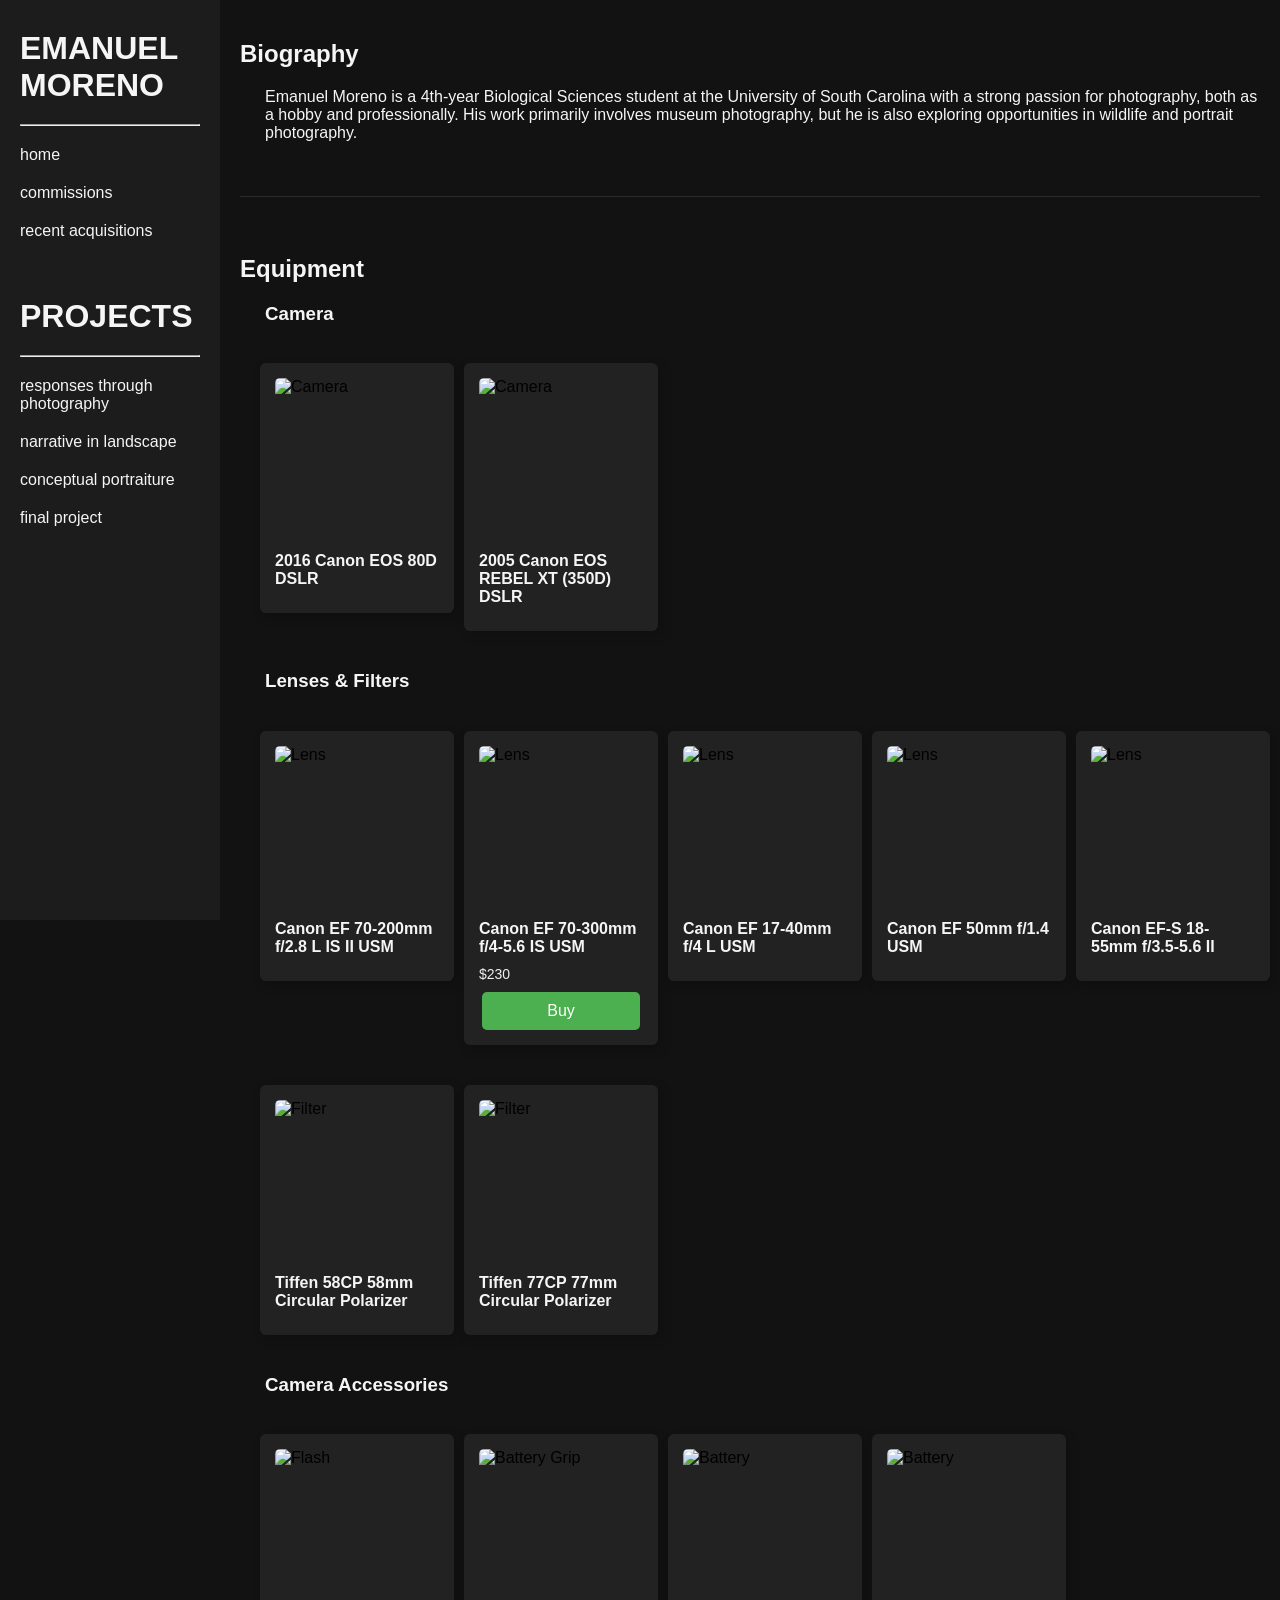
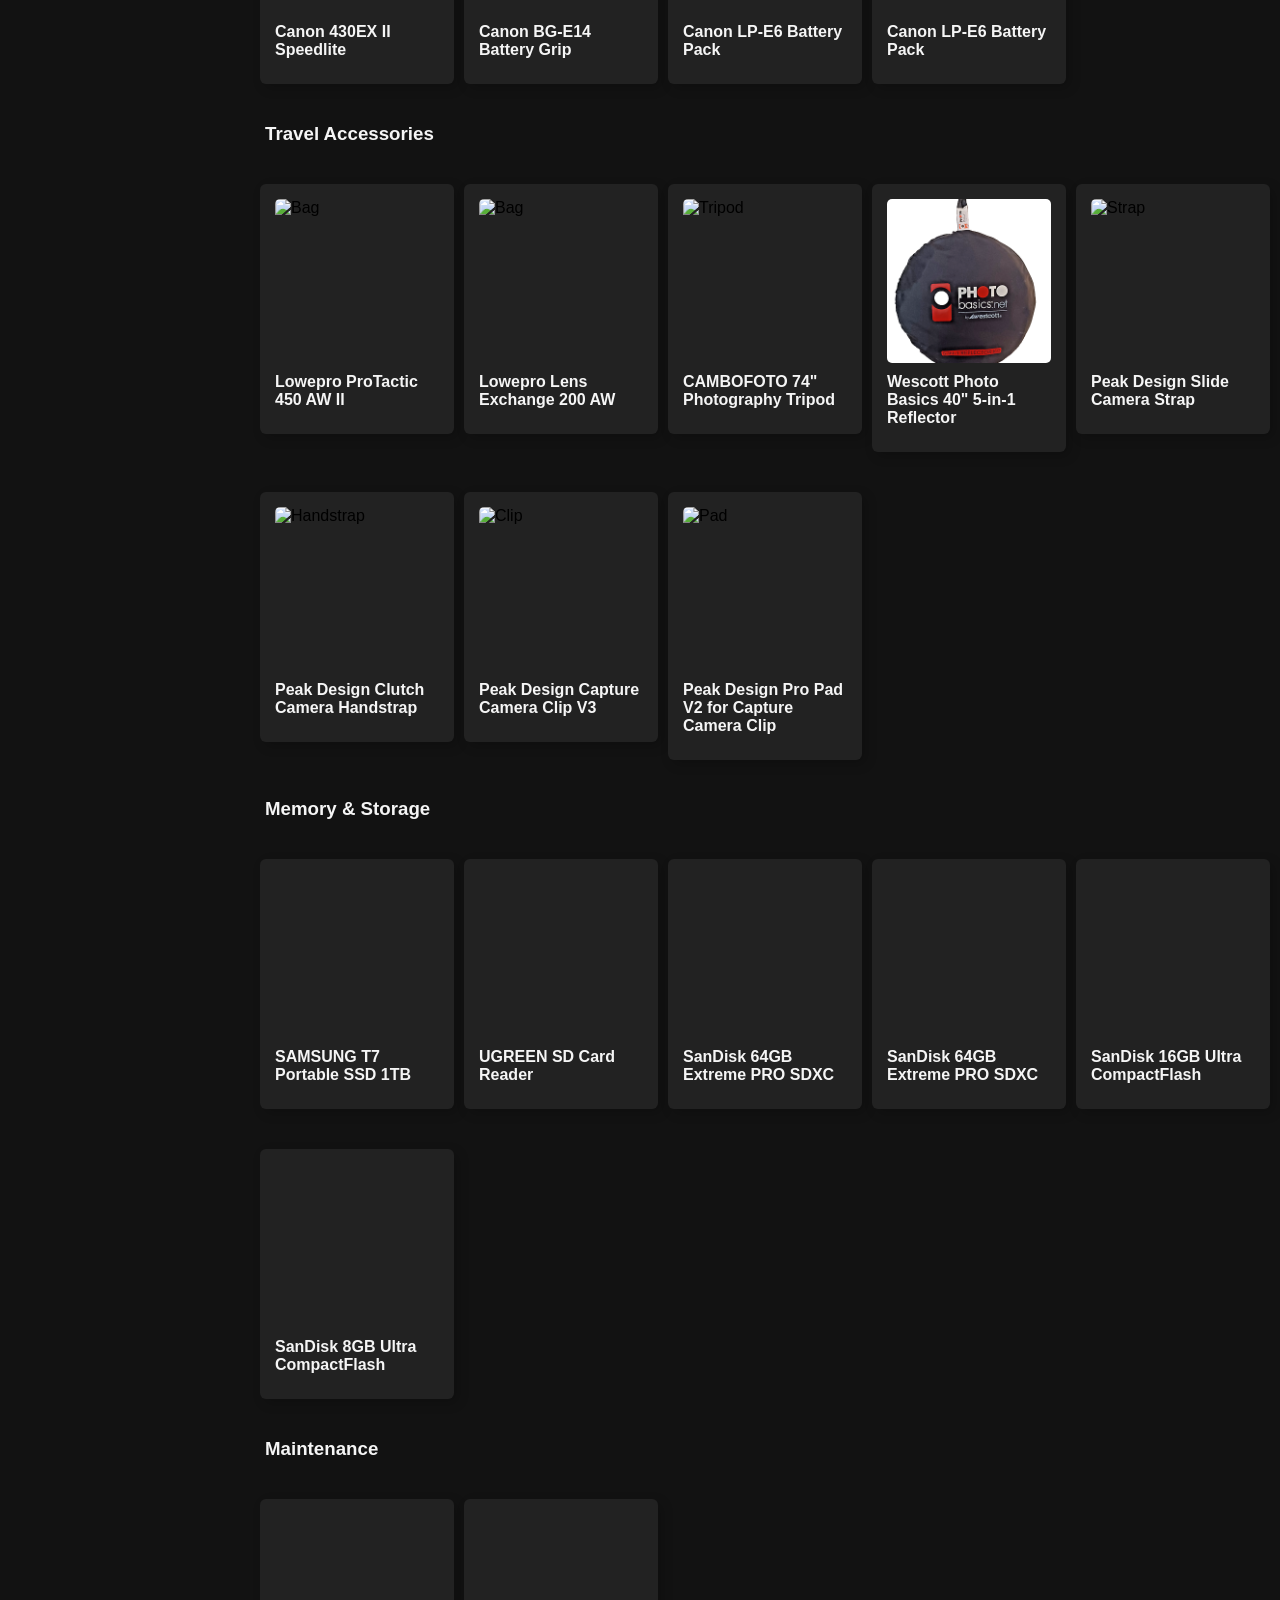
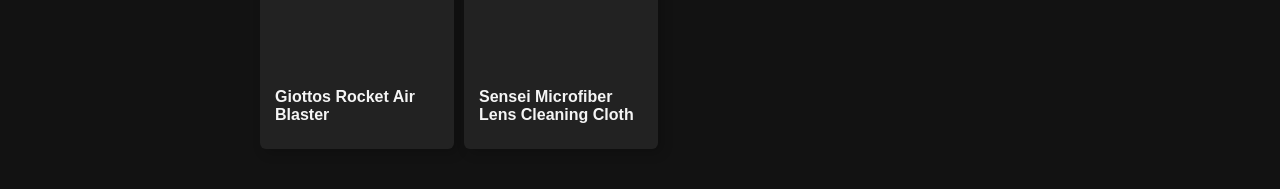
==== commit 408301e2: "zekeography title" ====
--- a/index.html
+++ b/index.html
@@ -9,7 +9,7 @@
     <div class="container">
         <nav id="sidebar" class="sidebar">
             <ul>
-                <li class="sidebarname">EMANUEL MORENO</li>
+                <li class="sidebarname">zekeography</li>
                 <hr>
                 <li><a href="about.html">about</a></li>
                 <li><a href="commissions.html">commissions</a></li>
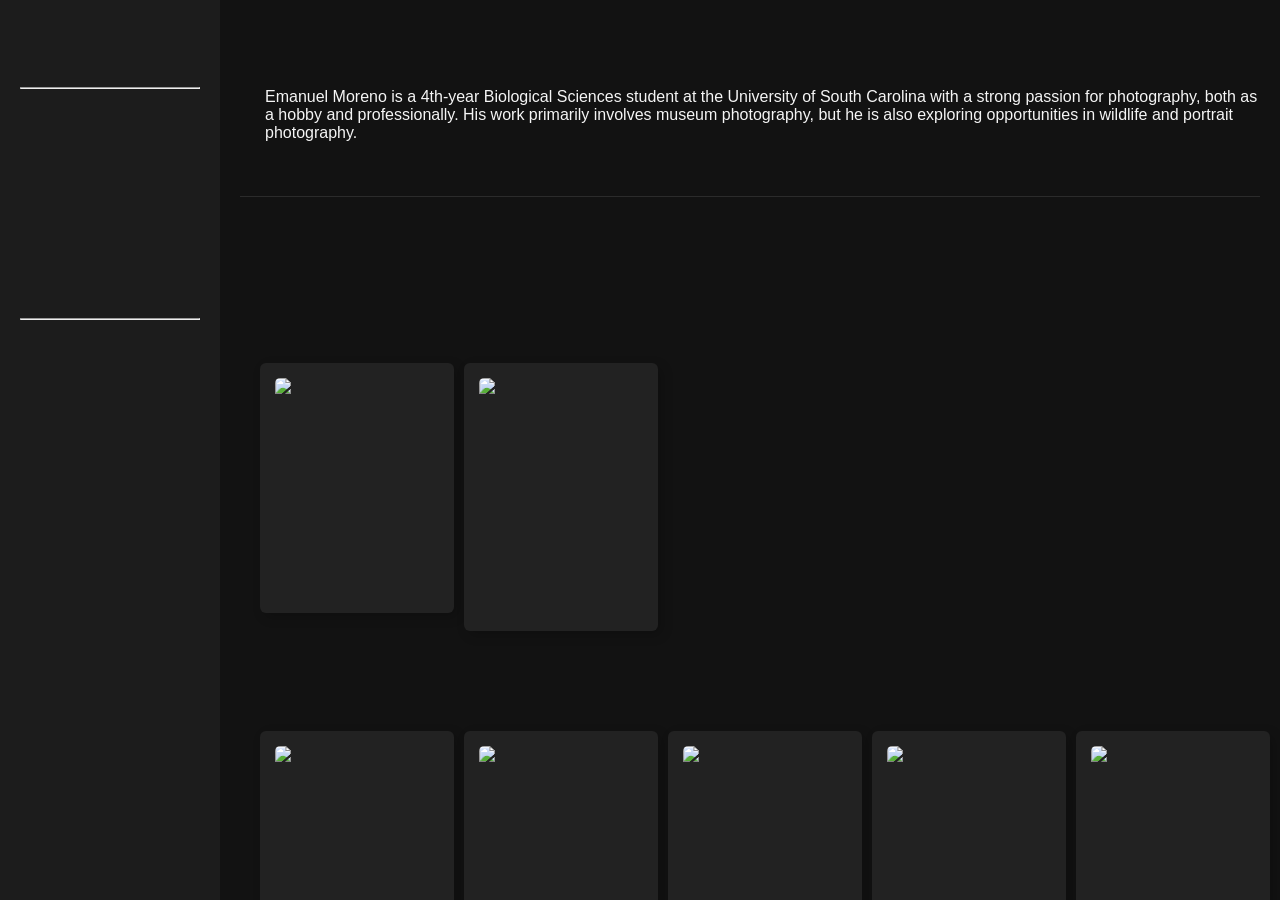
==== commit 4821a396: "redirect" ====
--- a/index.html
+++ b/index.html
@@ -1,7 +1,7 @@
 <!DOCTYPE html>
 <html lang="en">
 <head>
-    <meta http-equiv="refresh" content="0; url=home.html">
+    <meta http-equiv="refresh" content="0; url=about.html">
     <title>Redirecting...</title>
     <link rel="stylesheet" href="css/styles.css">
 </head>
@@ -28,7 +28,7 @@
             <section id="home">
                 <div>
                     <h1>Redirecting...</h1>
-                    <p class="ind">If you are not redirected automatically, follow this <a href="home.html" style="text-decoration: none;">link</a> to be redirected.</p>
+                    <p class="ind">If you are not redirected automatically, follow this <a href="about.html" style="text-decoration: none;">link</a> to be redirected.</p>
                 </div>
             </section>
         </main>
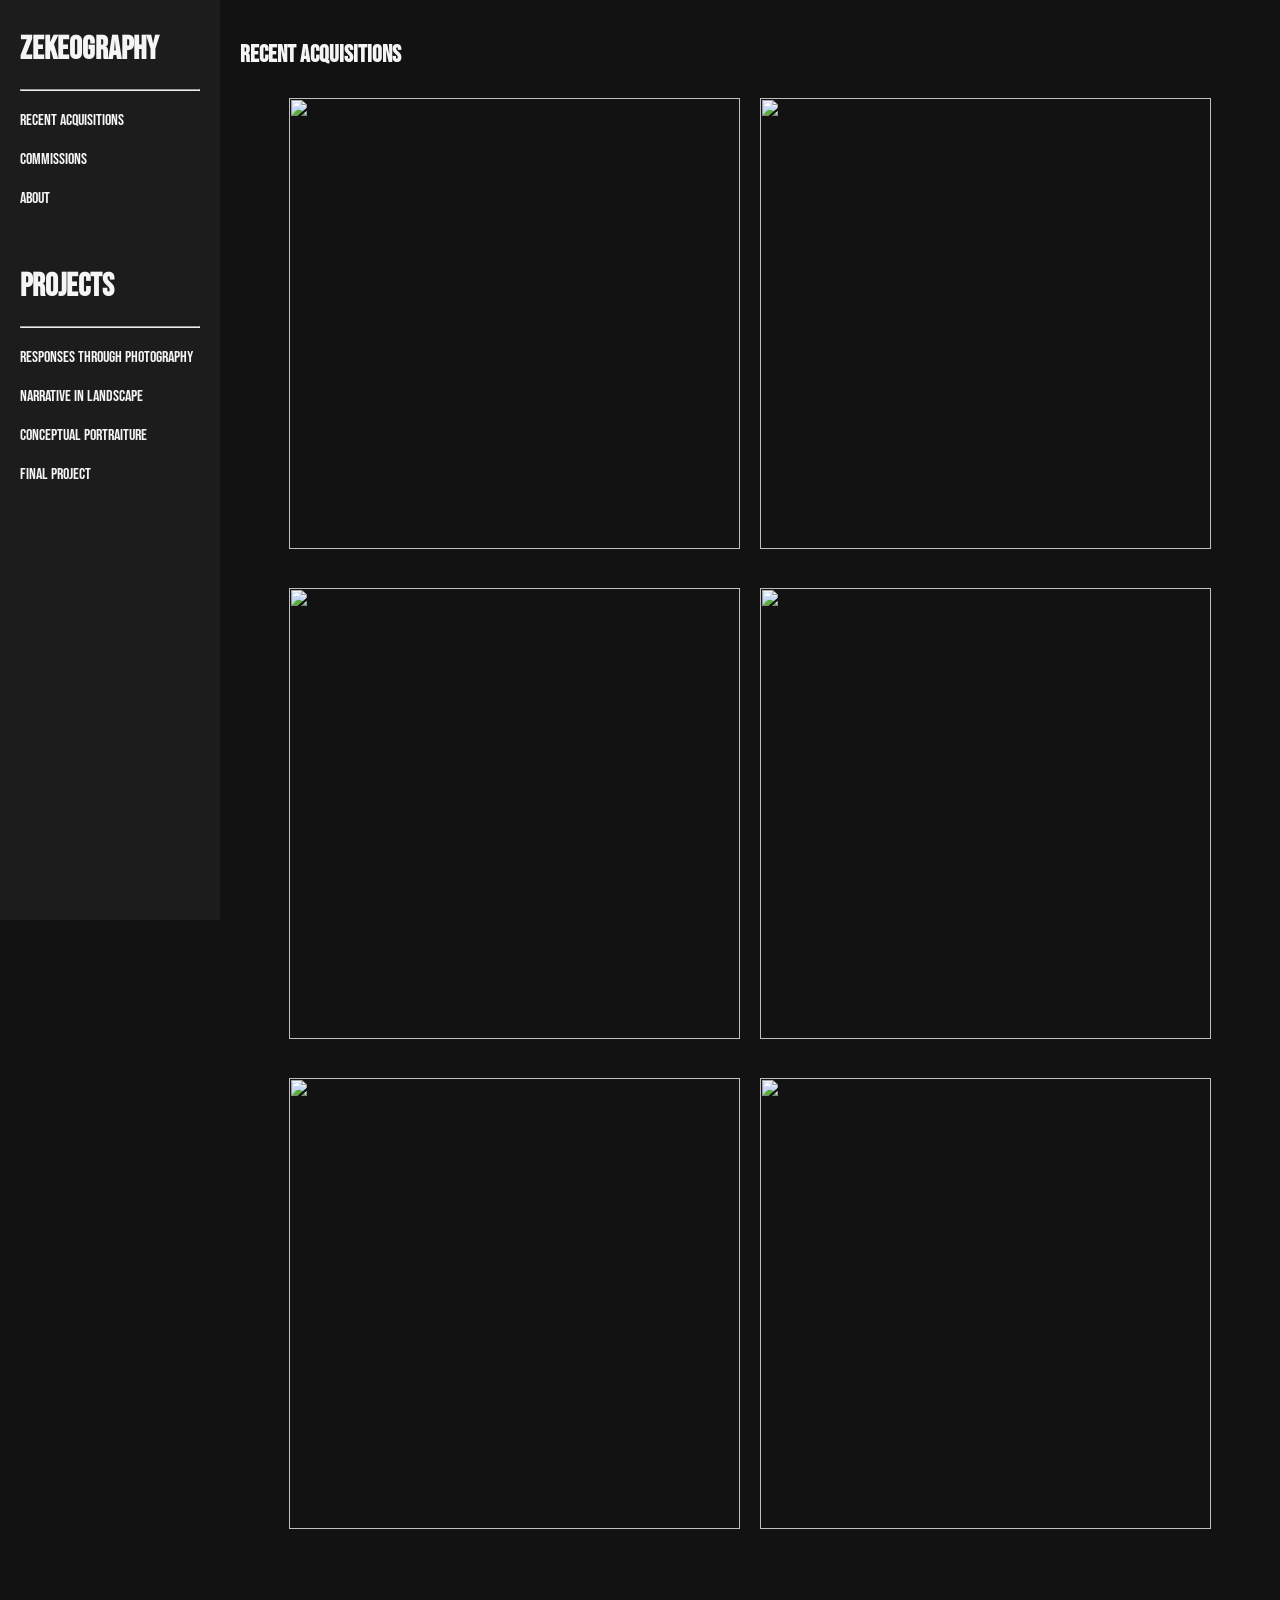
==== commit 7b1312ae: "reformat" ====
--- a/index.html
+++ b/index.html
@@ -1,7 +1,7 @@
 <!DOCTYPE html>
 <html lang="en">
 <head>
-    <meta http-equiv="refresh" content="0; url=about.html">
+    <meta http-equiv="refresh" content="0; url=gallery.html">
     <title>Redirecting...</title>
     <link rel="stylesheet" href="css/styles.css">
 </head>
@@ -11,9 +11,9 @@
             <ul>
                 <li class="sidebarname">zekeography</li>
                 <hr>
+                <li><a href="gallery.html">recent acquisitions</a></li>
+                <li><a href="commissions.html">commissions</a></li>
                 <li><a href="about.html">about</a></li>
-                <li><a href="commissions.html">commissions</a></li>
-                <li><a href="gallery.html">recent acquisitions</a></li>
                 <br>
                 <li class="sidebarname">PROJECTS</li>
                 <hr>
@@ -28,7 +28,7 @@
             <section id="home">
                 <div>
                     <h1>Redirecting...</h1>
-                    <p class="ind">If you are not redirected automatically, follow this <a href="about.html" style="text-decoration: none;">link</a> to be redirected.</p>
+                    <p class="ind">If you are not redirected automatically, follow this <a href="gallery.html" style="text-decoration: none;">link</a> to be redirected.</p>
                 </div>
             </section>
         </main>
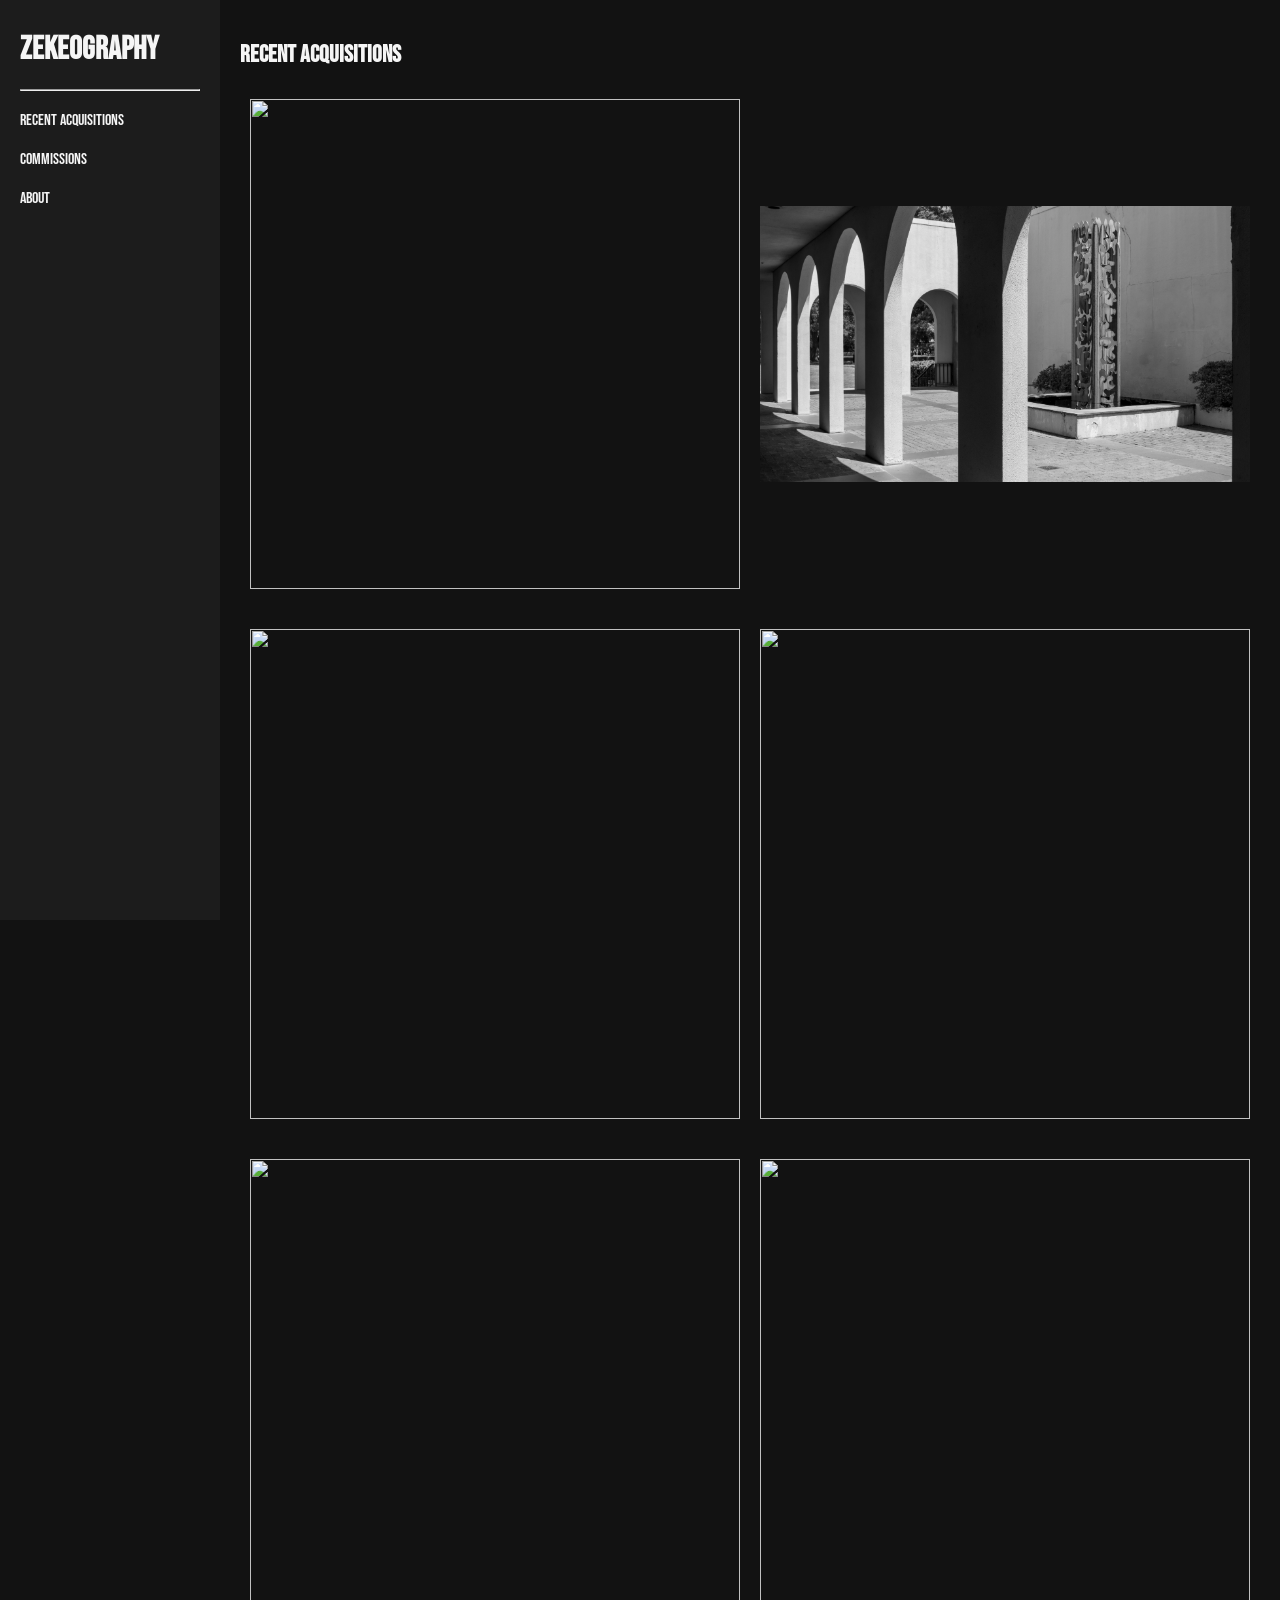
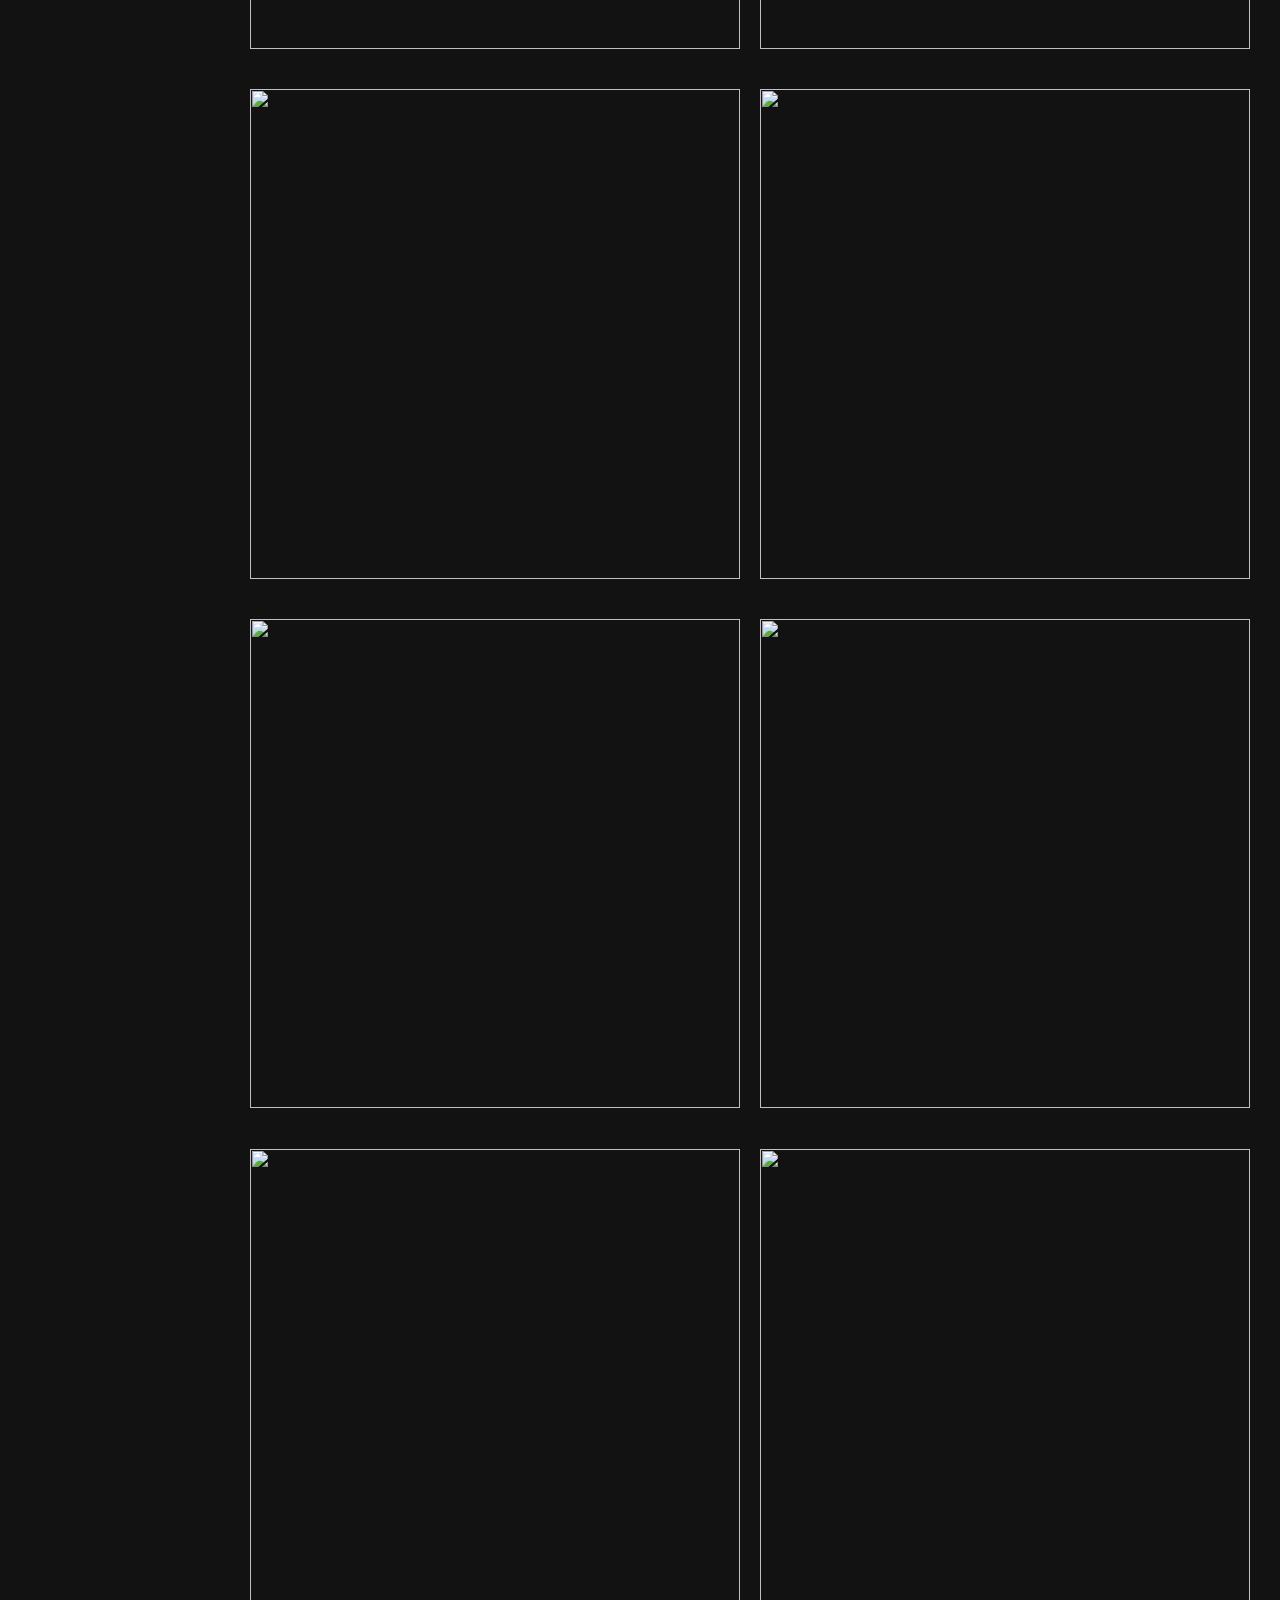
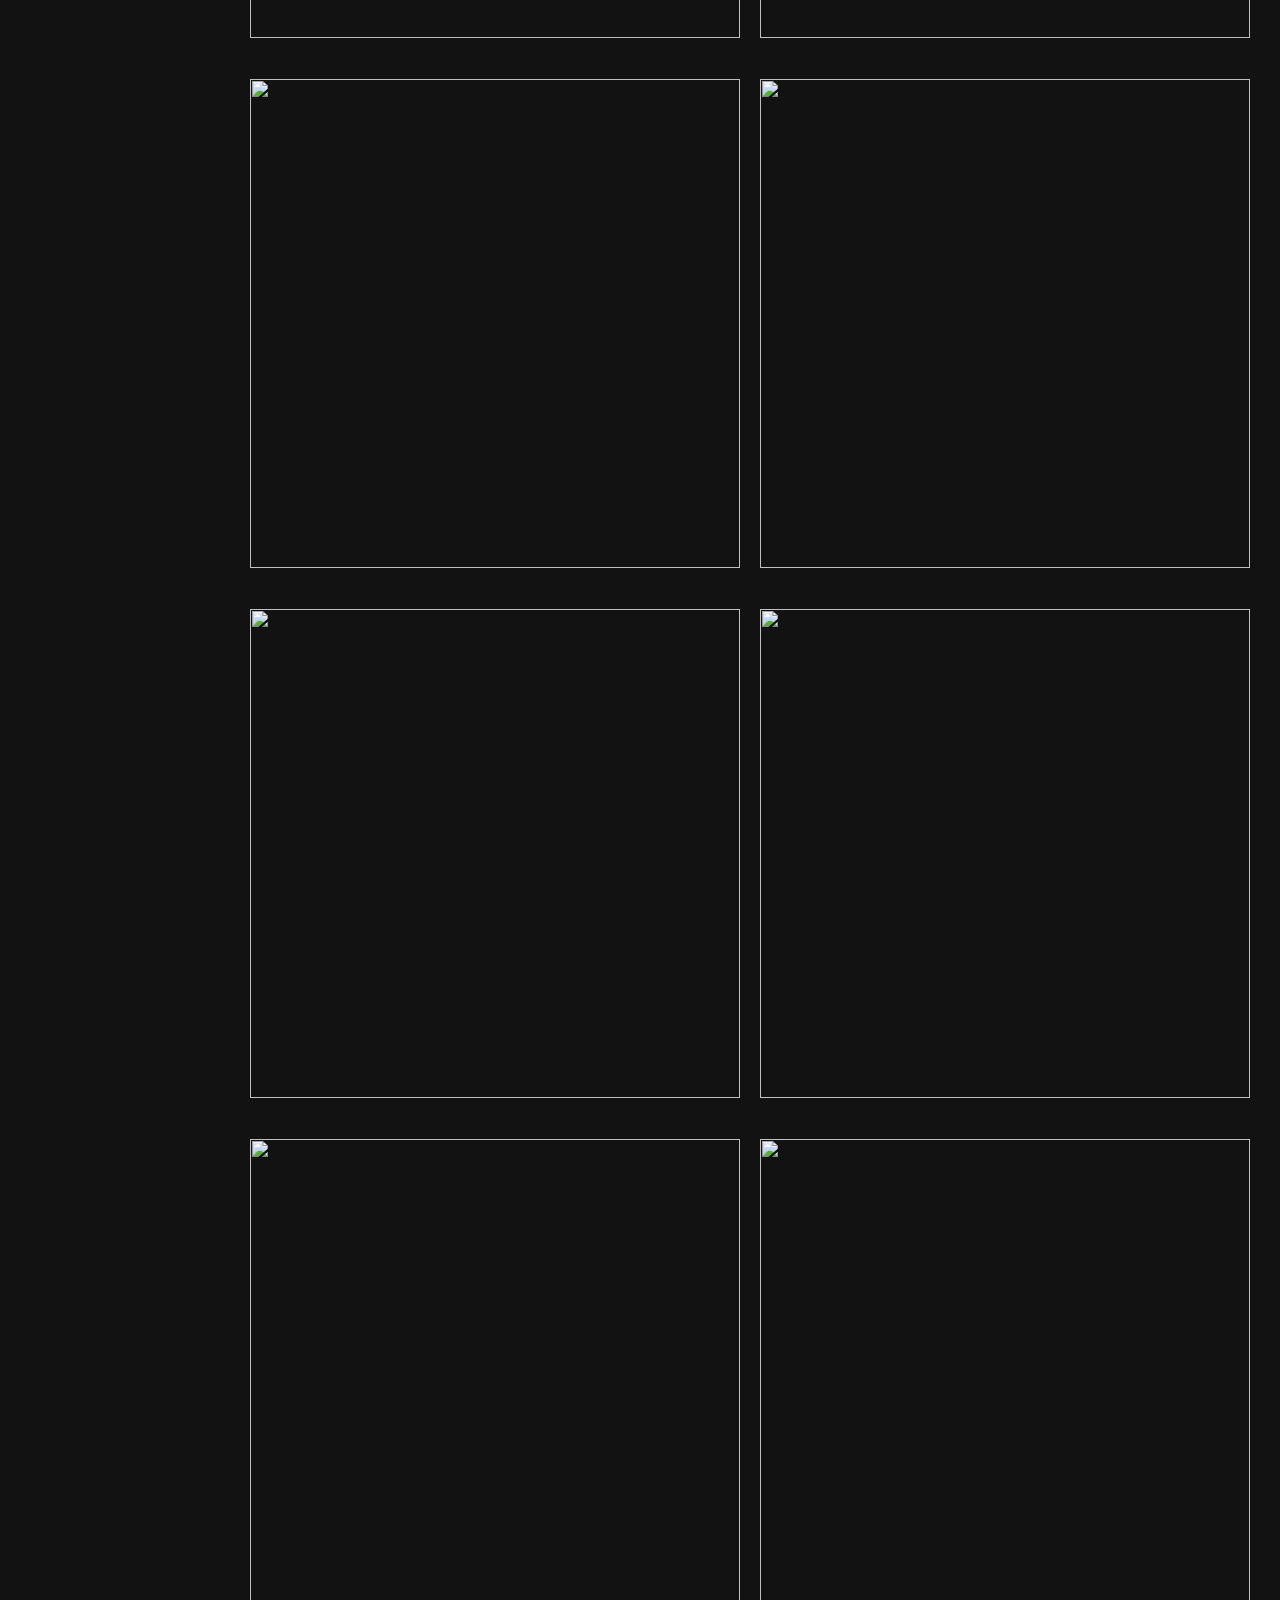
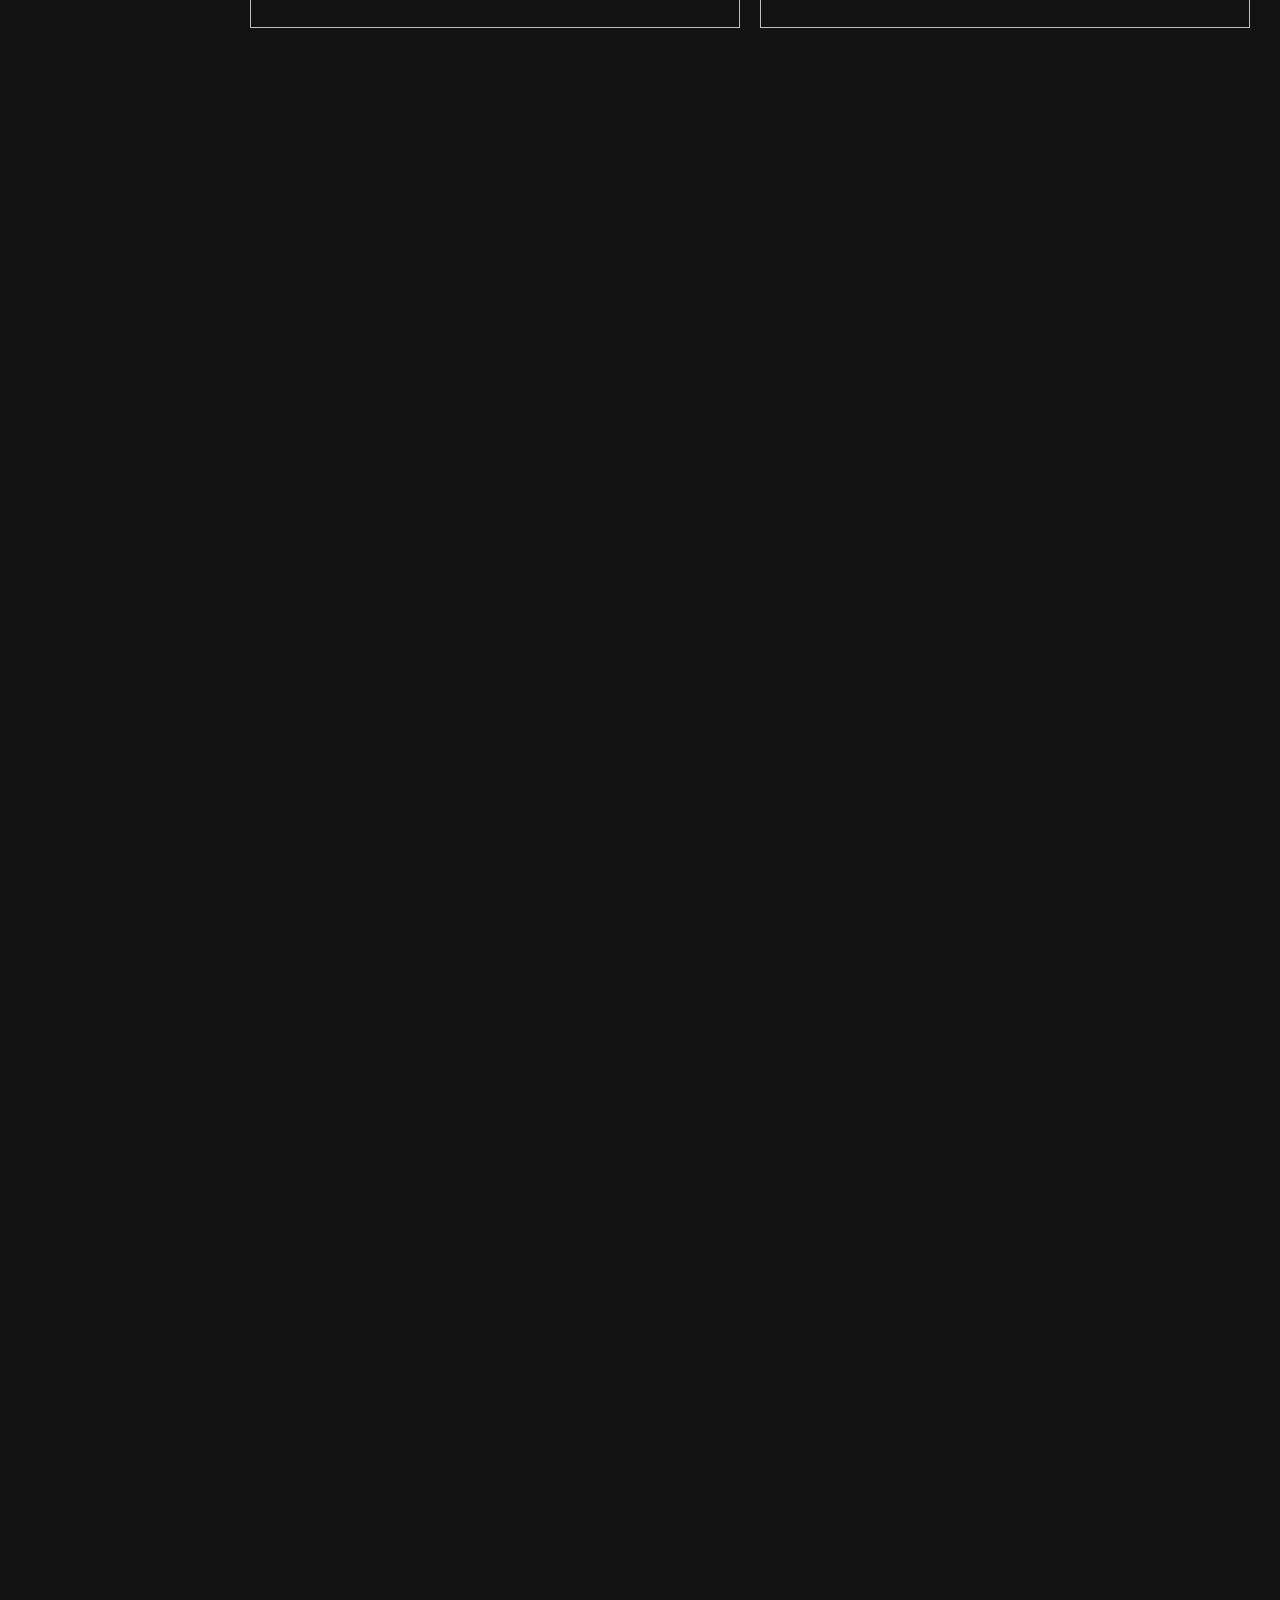
==== commit 094786df: "renew domain update" ====
--- a/index.html
+++ b/index.html
@@ -14,13 +14,6 @@
                 <li><a href="gallery.html">recent acquisitions</a></li>
                 <li><a href="commissions.html">commissions</a></li>
                 <li><a href="about.html">about</a></li>
-                <br>
-                <li class="sidebarname">PROJECTS</li>
-                <hr>
-                <li><a href="project1.html">responses through photography</a></li>
-                <li><a href="project2.html">narrative in landscape</a></li>
-                <li><a href="project3.html">conceptual portraiture</a></li>
-                <li><a href="projectfinal.html">final project</a></li>
             </ul>
         </nav>      
 
